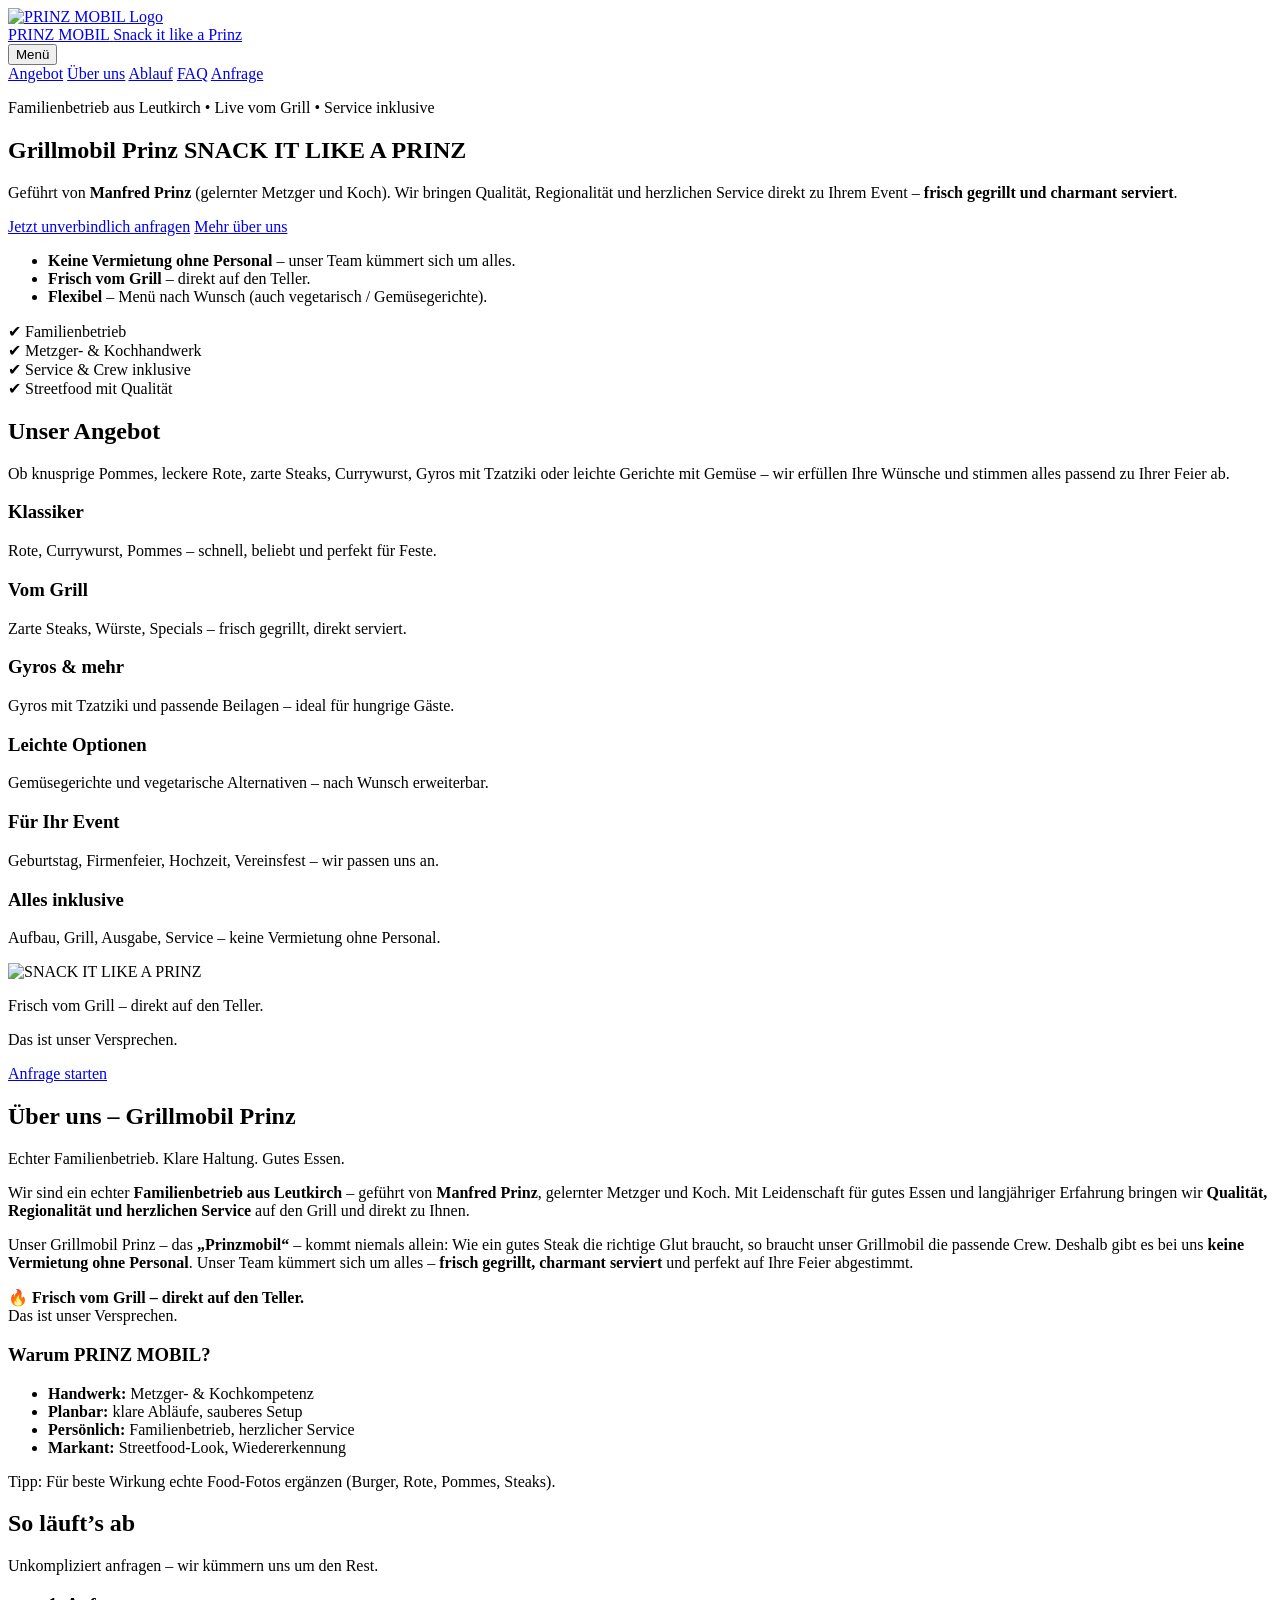
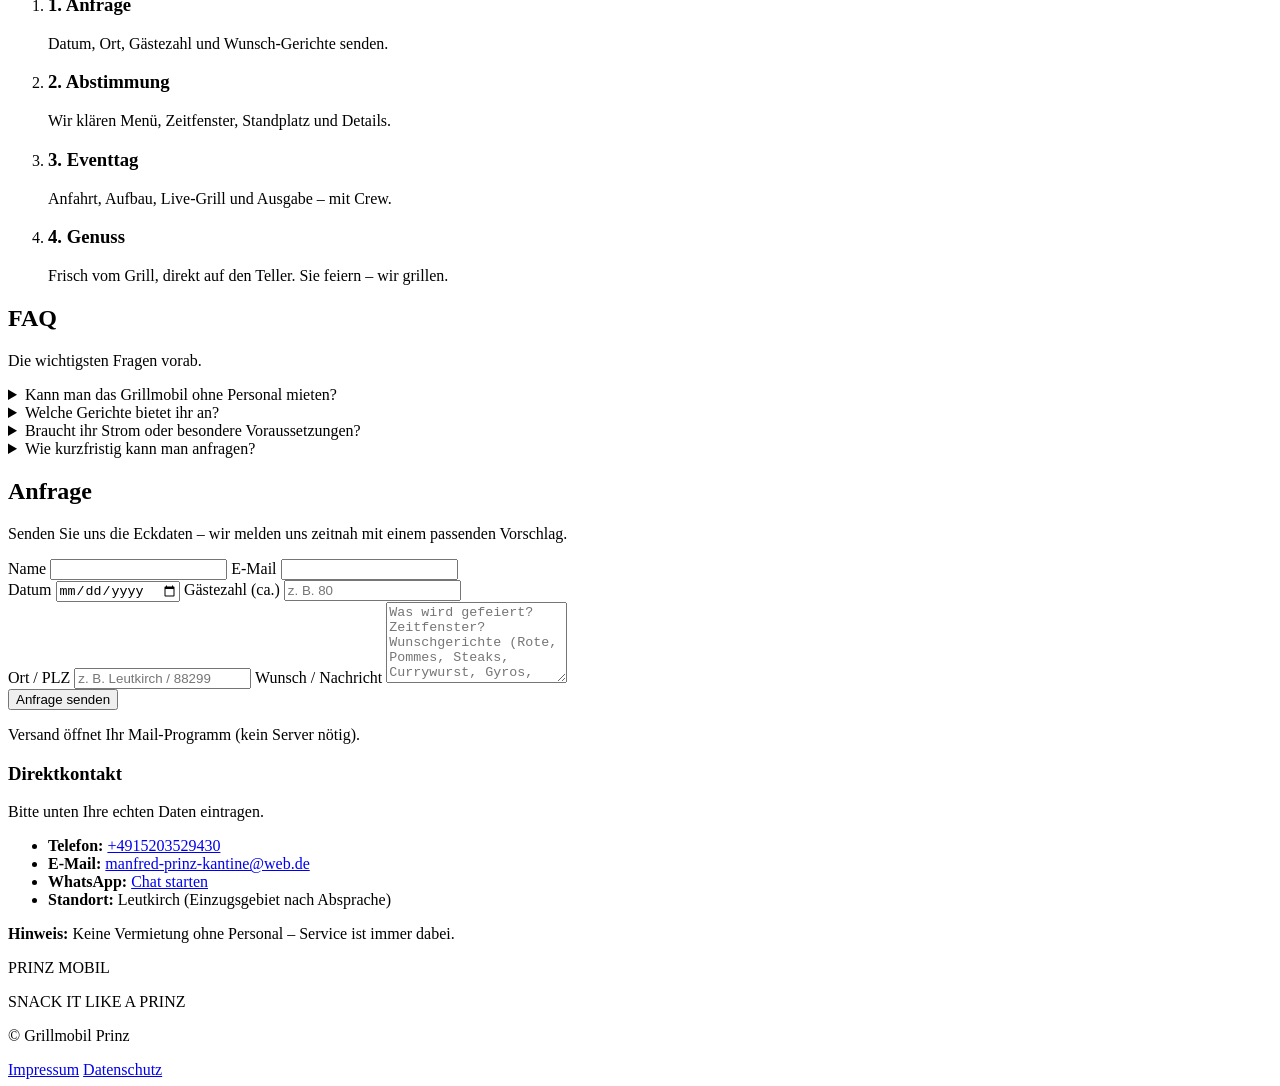
==== index.html @ 6ed35edb "Add files via upload" ====
<!doctype html>
<html lang="de">
<head>
  <meta charset="utf-8" />
  <meta name="viewport" content="width=device-width, initial-scale=1" />
  <title>PRINZ MOBIL – Snack it like a Prinz</title>
  <meta name="description" content="Grillmobil Prinz aus Leutkirch – Familienbetrieb, geführt von Metzger & Koch Manfred Prinz. Frisch vom Grill – direkt auf den Teller. Snack it like a Prinz." />
  <meta name="theme-color" content="#FFC300" />

  <link rel="preload" as="image" href="assets/hero.jpg" />
  <link rel="stylesheet" href="styles.css" />
</head>

<body>
  <!-- Header -->
  <header class="header" id="top">
    <div class="container header__inner">
      <a class="brand" href="#top" aria-label="PRINZ MOBIL Start">
        <img class="brand__logo" src="assets/logo.jpg" alt="PRINZ MOBIL Logo" />
        <div class="brand__text">
          <span class="brand__name">PRINZ MOBIL</span>
          <span class="brand__tag">Snack it like a Prinz</span>
        </div>
      </a>

      <nav class="nav" aria-label="Navigation">
        <button class="nav__toggle" id="navToggle" aria-expanded="false" aria-controls="navMenu">Menü</button>
        <div class="nav__menu" id="navMenu">
          <a href="#angebot">Angebot</a>
          <a href="#ueberuns">Über uns</a>
          <a href="#ablauf">Ablauf</a>
          <a href="#faq">FAQ</a>
          <a class="btn btn--small" href="#kontakt">Anfrage</a>
        </div>
      </nav>
    </div>
  </header>

  <main>
    <!-- Hero -->
    <section class="hero" aria-label="Startbereich">
      <div class="hero__bg" role="img" aria-label="Foto vom PRINZ MOBIL"></div>

      <div class="container hero__inner">
        <div class="hero__card">
          <p class="badge">Familienbetrieb aus Leutkirch • Live vom Grill • Service inklusive</p>

          <h1>
            <span class="h1Top">Grillmobil Prinz</span>
            <span class="h1Main">SNACK IT LIKE A PRINZ</span>
          </h1>

          <p class="lead">
            Geführt von <strong>Manfred Prinz</strong> (gelernter Metzger und Koch). Wir bringen Qualität,
            Regionalität und herzlichen Service direkt zu Ihrem Event – <strong>frisch gegrillt und charmant serviert</strong>.
          </p>

          <div class="hero__cta">
            <a class="btn" href="#kontakt">Jetzt unverbindlich anfragen</a>
            <a class="btn btn--ghost" href="#ueberuns">Mehr über uns</a>
          </div>

          <ul class="highlights" aria-label="Highlights">
            <li><strong>Keine Vermietung ohne Personal</strong> – unser Team kümmert sich um alles.</li>
            <li><strong>Frisch vom Grill</strong> – direkt auf den Teller.</li>
            <li><strong>Flexibel</strong> – Menü nach Wunsch (auch vegetarisch / Gemüsegerichte).</li>
          </ul>
        </div>
      </div>
    </section>

    <!-- Trust / Quick facts -->
    <section class="trust" aria-label="Kurzfakten">
      <div class="container trust__grid">
        <div class="trust__item">✔ Familienbetrieb</div>
        <div class="trust__item">✔ Metzger- & Kochhandwerk</div>
        <div class="trust__item">✔ Service & Crew inklusive</div>
        <div class="trust__item">✔ Streetfood mit Qualität</div>
      </div>
    </section>

    <!-- Angebot -->
    <section class="section" id="angebot">
      <div class="container">
        <div class="section__head">
          <h2>Unser Angebot</h2>
          <p class="muted">
            Ob knusprige Pommes, leckere Rote, zarte Steaks, Currywurst, Gyros mit Tzatziki oder leichte Gerichte mit Gemüse –
            wir erfüllen Ihre Wünsche und stimmen alles passend zu Ihrer Feier ab.
          </p>
        </div>

        <div class="cards">
          <article class="card">
            <h3>Klassiker</h3>
            <p>Rote, Currywurst, Pommes – schnell, beliebt und perfekt für Feste.</p>
          </article>
          <article class="card">
            <h3>Vom Grill</h3>
            <p>Zarte Steaks, Würste, Specials – frisch gegrillt, direkt serviert.</p>
          </article>
          <article class="card">
            <h3>Gyros & mehr</h3>
            <p>Gyros mit Tzatziki und passende Beilagen – ideal für hungrige Gäste.</p>
          </article>
          <article class="card">
            <h3>Leichte Optionen</h3>
            <p>Gemüsegerichte und vegetarische Alternativen – nach Wunsch erweiterbar.</p>
          </article>
          <article class="card">
            <h3>Für Ihr Event</h3>
            <p>Geburtstag, Firmenfeier, Hochzeit, Vereinsfest – wir passen uns an.</p>
          </article>
          <article class="card">
            <h3>Alles inklusive</h3>
            <p>Aufbau, Grill, Ausgabe, Service – keine Vermietung ohne Personal.</p>
          </article>
        </div>

        <div class="ctaBand" role="region" aria-label="Slogan Bereich">
          <img class="ctaBand__img" src="assets/slogan.jpg" alt="SNACK IT LIKE A PRINZ" />
          <div class="ctaBand__text">
            <p class="ctaBand__headline">Frisch vom Grill – direkt auf den Teller.</p>
            <p class="ctaBand__sub muted">Das ist unser Versprechen.</p>
          </div>
          <a class="btn" href="#kontakt">Anfrage starten</a>
        </div>
      </div>
    </section>

    <!-- Über uns -->
    <section class="section section--alt" id="ueberuns">
      <div class="container">
        <div class="section__head">
          <h2>Über uns – Grillmobil Prinz</h2>
          <p class="muted">Echter Familienbetrieb. Klare Haltung. Gutes Essen.</p>
        </div>

        <div class="twoCol">
          <div class="panel">
            <p>
              Wir sind ein echter <strong>Familienbetrieb aus Leutkirch</strong> – geführt von <strong>Manfred Prinz</strong>,
              gelernter Metzger und Koch. Mit Leidenschaft für gutes Essen und langjähriger Erfahrung bringen wir
              <strong>Qualität, Regionalität und herzlichen Service</strong> auf den Grill und direkt zu Ihnen.
            </p>
            <p>
              Unser Grillmobil Prinz – das <strong>„Prinzmobil“</strong> – kommt niemals allein:
              Wie ein gutes Steak die richtige Glut braucht, so braucht unser Grillmobil die passende Crew.
              Deshalb gibt es bei uns <strong>keine Vermietung ohne Personal</strong>. Unser Team kümmert sich um alles –
              <strong>frisch gegrillt, charmant serviert</strong> und perfekt auf Ihre Feier abgestimmt.
            </p>
            <p class="promise">
              🔥 <strong>Frisch vom Grill – direkt auf den Teller.</strong><br />
              Das ist unser Versprechen.
            </p>
          </div>

          <aside class="panel panel--accent">
            <h3>Warum PRINZ MOBIL?</h3>
            <ul class="bullet">
              <li><strong>Handwerk:</strong> Metzger- & Kochkompetenz</li>
              <li><strong>Planbar:</strong> klare Abläufe, sauberes Setup</li>
              <li><strong>Persönlich:</strong> Familienbetrieb, herzlicher Service</li>
              <li><strong>Markant:</strong> Streetfood-Look, Wiedererkennung</li>
            </ul>
            <p class="small muted">Tipp: Für beste Wirkung echte Food-Fotos ergänzen (Burger, Rote, Pommes, Steaks).</p>
          </aside>
        </div>
      </div>
    </section>

    <!-- Ablauf -->
    <section class="section" id="ablauf">
      <div class="container">
        <div class="section__head">
          <h2>So läuft’s ab</h2>
          <p class="muted">Unkompliziert anfragen – wir kümmern uns um den Rest.</p>
        </div>

        <ol class="steps">
          <li>
            <h3>1. Anfrage</h3>
            <p>Datum, Ort, Gästezahl und Wunsch-Gerichte senden.</p>
          </li>
          <li>
            <h3>2. Abstimmung</h3>
            <p>Wir klären Menü, Zeitfenster, Standplatz und Details.</p>
          </li>
          <li>
            <h3>3. Eventtag</h3>
            <p>Anfahrt, Aufbau, Live-Grill und Ausgabe – mit Crew.</p>
          </li>
          <li>
            <h3>4. Genuss</h3>
            <p>Frisch vom Grill, direkt auf den Teller. Sie feiern – wir grillen.</p>
          </li>
        </ol>
      </div>
    </section>

    <!-- FAQ -->
    <section class="section section--alt" id="faq">
      <div class="container">
        <div class="section__head">
          <h2>FAQ</h2>
          <p class="muted">Die wichtigsten Fragen vorab.</p>
        </div>

        <div class="faq">
          <details>
            <summary>Kann man das Grillmobil ohne Personal mieten?</summary>
            <p>Nein. Das Prinzmobil kommt immer mit Crew. So stellen wir Qualität, Ablauf und Service sicher.</p>
          </details>
          <details>
            <summary>Welche Gerichte bietet ihr an?</summary>
            <p>Von Pommes, Rote, Currywurst über Steaks bis Gyros mit Tzatziki – plus leichte Gemüsegerichte nach Wunsch.</p>
          </details>
          <details>
            <summary>Braucht ihr Strom oder besondere Voraussetzungen?</summary>
            <p>Ein ebener Stellplatz ist ideal. Details (Strom/Standfläche) klären wir bei der Abstimmung.</p>
          </details>
          <details>
            <summary>Wie kurzfristig kann man anfragen?</summary>
            <p>Am besten so früh wie möglich. Kurzfristige Termine prüfen wir gerne – einfach anfragen.</p>
          </details>
        </div>
      </div>
    </section>

    <!-- Kontakt -->
    <section class="section" id="kontakt">
      <div class="container">
        <div class="section__head">
          <h2>Anfrage</h2>
          <p class="muted">Senden Sie uns die Eckdaten – wir melden uns zeitnah mit einem passenden Vorschlag.</p>
        </div>

        <div class="contactGrid">
          <form class="form" id="contactForm">
            <div class="form__row">
              <label>
                Name
                <input name="name" required autocomplete="name" />
              </label>
              <label>
                E-Mail
                <input name="email" type="email" required autocomplete="email" />
              </label>
            </div>

            <div class="form__row">
              <label>
                Datum
                <input name="date" type="date" />
              </label>
              <label>
                Gästezahl (ca.)
                <input name="guests" type="number" min="1" placeholder="z. B. 80" />
              </label>
            </div>

            <label>
              Ort / PLZ
              <input name="location" placeholder="z. B. Leutkirch / 88299" />
            </label>

            <label>
              Wunsch / Nachricht
              <textarea name="message" rows="5" placeholder="Was wird gefeiert? Zeitfenster? Wunschgerichte (Rote, Pommes, Steaks, Currywurst, Gyros, Gemüse)…"></textarea>
            </label>

            <div class="form__actions">
              <button class="btn" type="submit">Anfrage senden</button>
              <p class="small muted">Versand öffnet Ihr Mail-Programm (kein Server nötig).</p>
            </div>
          </form>

          <aside class="contactCard">
            <h3>Direktkontakt</h3>
            <p class="muted">Bitte unten Ihre echten Daten eintragen.</p>

            <ul class="contactList">
              <li><strong>Telefon:</strong> <a href="tel:+4915203529430">+4915203529430</a></li>
              <li><strong>E-Mail:</strong> <a href="mailto:manfred-prinz-kantine@web.de">manfred-prinz-kantine@web.de</a></li>
              <li><strong>WhatsApp:</strong> <a id="waLink" href="#" rel="noopener">Chat starten</a></li>
              <li><strong>Standort:</strong> Leutkirch (Einzugsgebiet nach Absprache)</li>
            </ul>

            <div class="note">
              <p><strong>Hinweis:</strong> Keine Vermietung ohne Personal – Service ist immer dabei.</p>
            </div>
          </aside>
        </div>
      </div>
    </section>
  </main>

  <!-- Footer -->
  <footer class="footer" aria-label="Footer">
    <div class="container footer__inner">
      <div class="footer__left">
        <p class="footer__brand">PRINZ MOBIL</p>
        <p class="footer__claim">SNACK IT LIKE A PRINZ</p>
      </div>

      <div class="footer__right">
        <p class="muted">© <span id="year"></span> Grillmobil Prinz</p>
        <div class="footer__links">
          <a href="#" aria-label="Impressum (Platzhalter)">Impressum</a>
          <a href="#" aria-label="Datenschutz (Platzhalter)">Datenschutz</a>
        </div>
      </div>
    </div>
  </footer>

  <script src="script.js"></script>
</body>
</html>
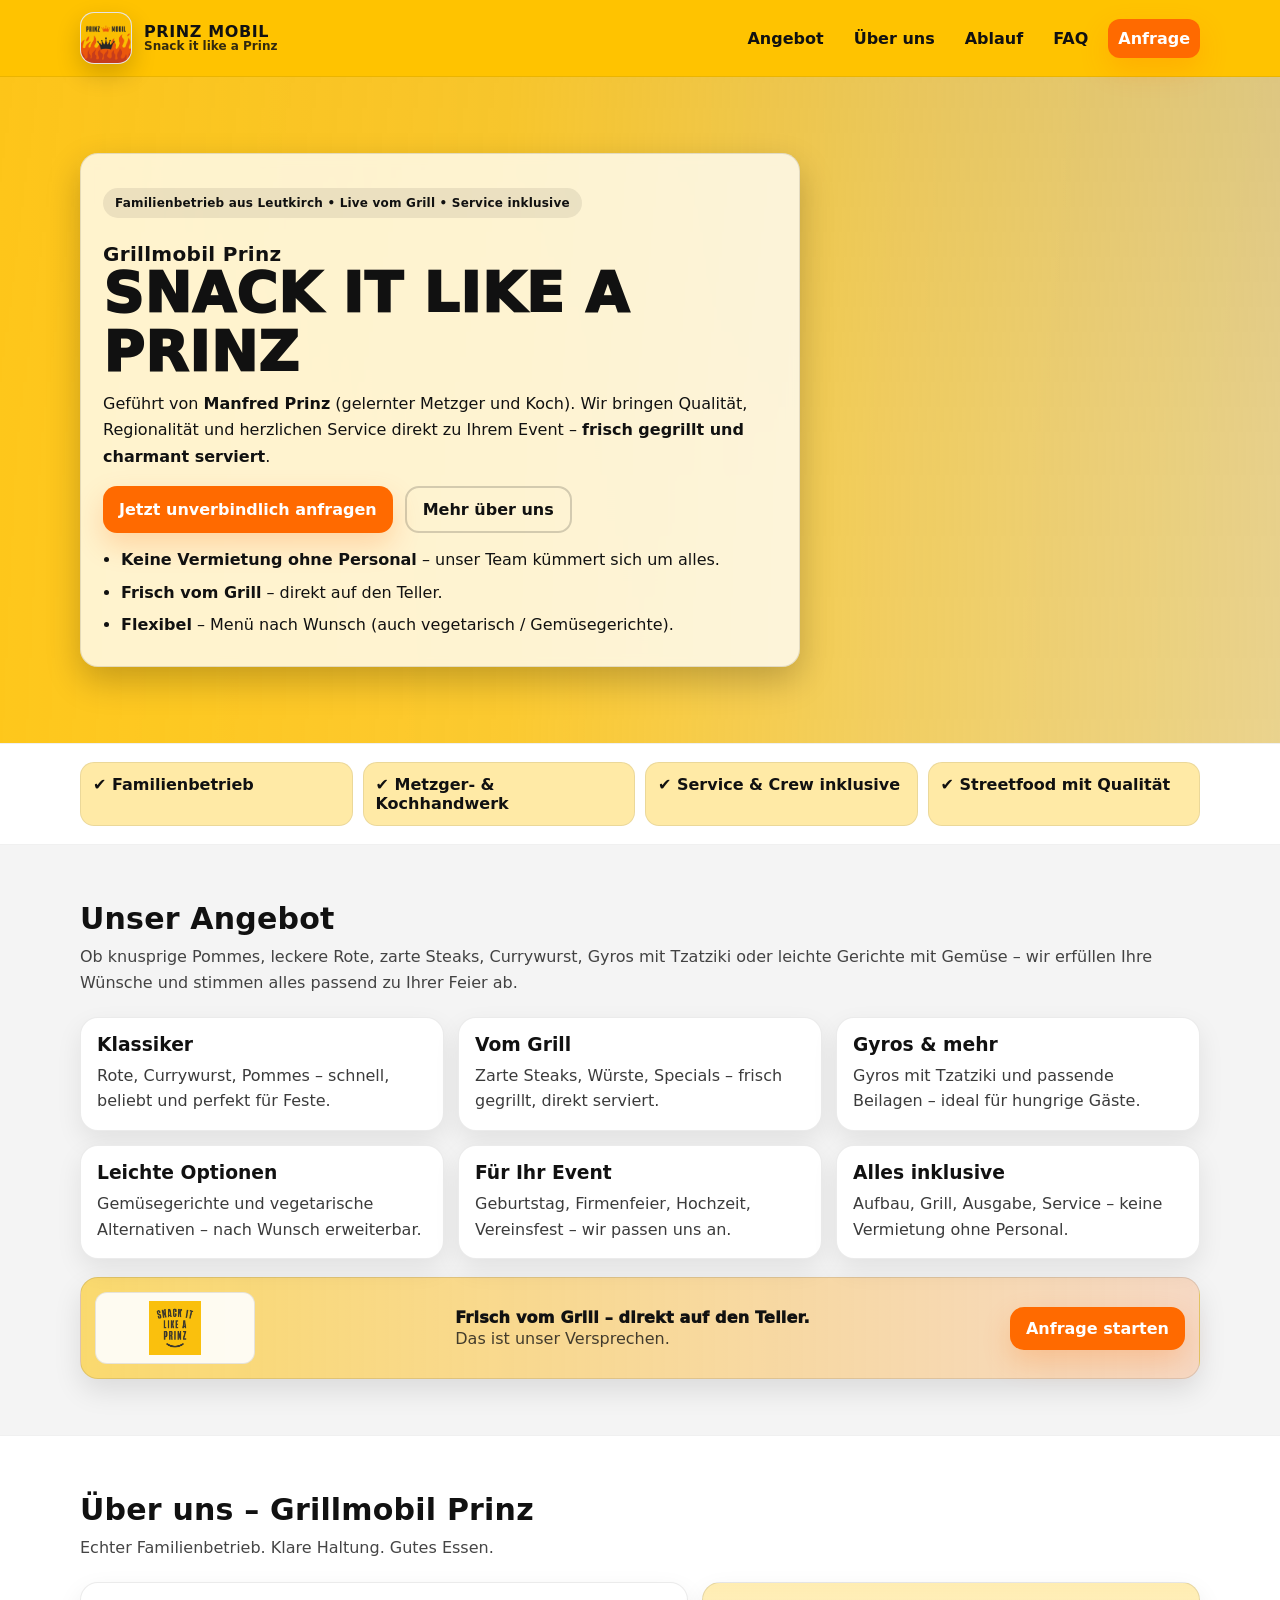
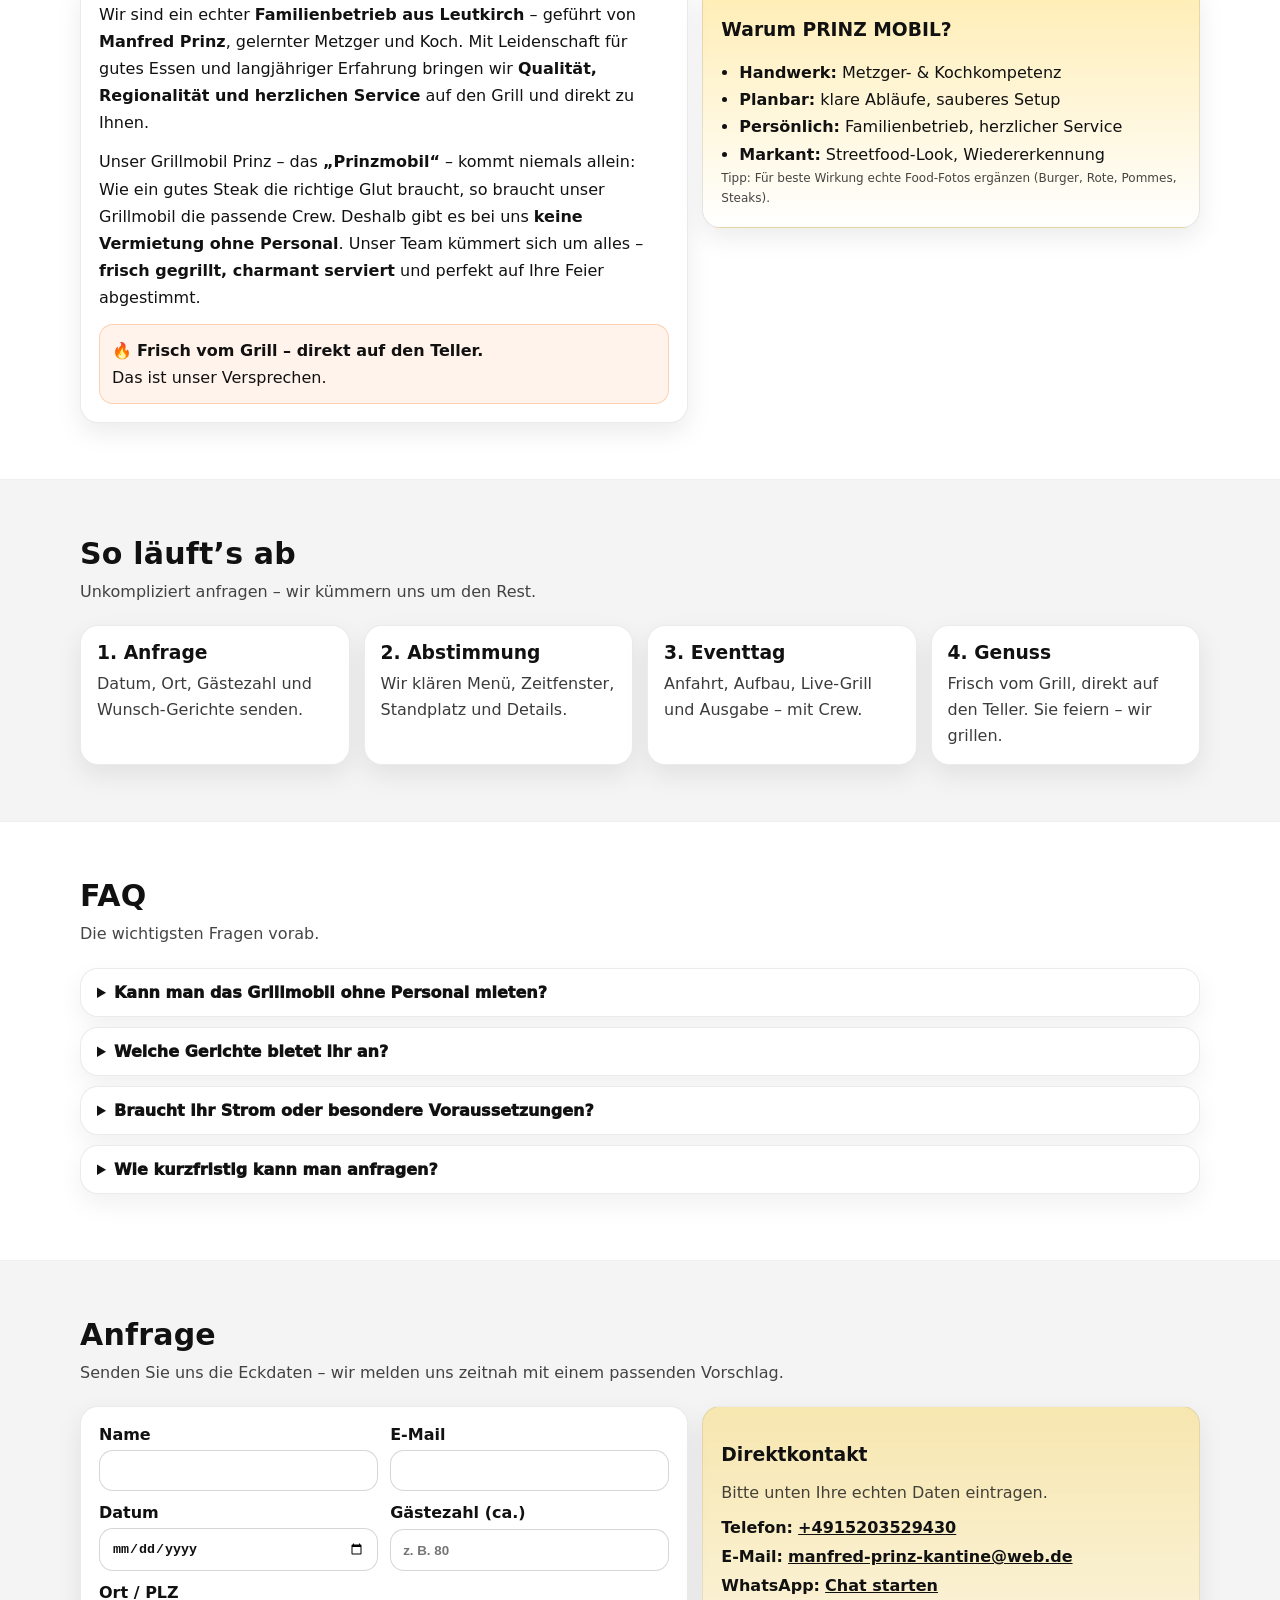
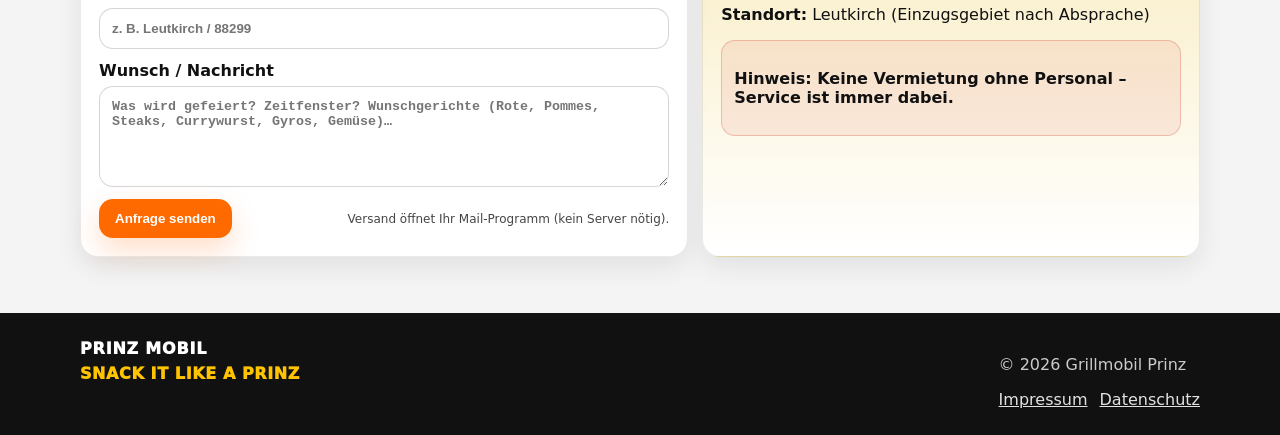
==== commit 76949e6a: "Update index.html" ====
--- a/index.html
+++ b/index.html
@@ -7,7 +7,7 @@
   <meta name="description" content="Grillmobil Prinz aus Leutkirch – Familienbetrieb, geführt von Metzger & Koch Manfred Prinz. Frisch vom Grill – direkt auf den Teller. Snack it like a Prinz." />
   <meta name="theme-color" content="#FFC300" />
 
-  <link rel="preload" as="image" href="assets/hero.jpg" />
+  <link rel="preload" as="image" href="./hero.jpg" />
   <link rel="stylesheet" href="styles.css" />
 </head>
 
@@ -16,7 +16,7 @@
   <header class="header" id="top">
     <div class="container header__inner">
       <a class="brand" href="#top" aria-label="PRINZ MOBIL Start">
-        <img class="brand__logo" src="assets/logo.jpg" alt="PRINZ MOBIL Logo" />
+        <img class="brand__logo" src="./logo.jpg" alt="PRINZ MOBIL Logo" />
         <div class="brand__text">
           <span class="brand__name">PRINZ MOBIL</span>
           <span class="brand__tag">Snack it like a Prinz</span>
@@ -118,7 +118,7 @@
         </div>
 
         <div class="ctaBand" role="region" aria-label="Slogan Bereich">
-          <img class="ctaBand__img" src="assets/slogan.jpg" alt="SNACK IT LIKE A PRINZ" />
+          <img class="ctaBand__img" src="./slogan.jpg" alt="SNACK IT LIKE A PRINZ" />
           <div class="ctaBand__text">
             <p class="ctaBand__headline">Frisch vom Grill – direkt auf den Teller.</p>
             <p class="ctaBand__sub muted">Das ist unser Versprechen.</p>
@@ -315,4 +315,5 @@
 
   <script src="script.js"></script>
 </body>
-</html>+
+</html>
--- a/styles.css
+++ b/styles.css
@@ -0,0 +1,507 @@
+:root{
+  /* Farbwelt passend zum Mobil */
+  --prinz-yellow: #FFC300;
+  --prinz-orange: #FF6A00;
+  --prinz-red: #C81D11;
+  --prinz-black: #111111;
+  --prinz-light: #F4F4F4;
+  --white: #ffffff;
+
+  --radius: 18px;
+  --shadow: 0 14px 34px rgba(0,0,0,.22);
+  --line: rgba(17,17,17,.14);
+}
+
+*{ box-sizing: border-box; }
+html{ scroll-behavior: smooth; }
+body{
+  margin:0;
+  font-family: ui-sans-serif, system-ui, -apple-system, Segoe UI, Roboto, Helvetica, Arial;
+  background: var(--prinz-light);
+  color: var(--prinz-black);
+}
+
+a{ color: inherit; }
+.container{
+  width: min(1120px, 92vw);
+  margin: 0 auto;
+}
+
+/* Header */
+.header{
+  position: sticky;
+  top:0;
+  z-index: 50;
+  background: var(--prinz-yellow);
+  border-bottom: 1px solid rgba(0,0,0,.08);
+}
+.header__inner{
+  display:flex;
+  align-items:center;
+  justify-content:space-between;
+  gap: 14px;
+  padding: 12px 0;
+}
+
+.brand{
+  display:flex;
+  gap: 12px;
+  align-items:center;
+  text-decoration: none;
+}
+.brand__logo{
+  width: 52px;
+  height: 52px;
+  border-radius: 14px;
+  object-fit: cover;
+  box-shadow: 0 10px 24px rgba(0,0,0,.18);
+  border: 1px solid rgba(0,0,0,.10);
+  background: #fff;
+}
+.brand__text{
+  display:flex;
+  flex-direction:column;
+  line-height: 1.1;
+}
+.brand__name{
+  font-weight: 900;
+  letter-spacing: .6px;
+}
+.brand__tag{
+  font-size: 12px;
+  font-weight: 800;
+  opacity: .85;
+}
+
+/* Nav */
+.nav{ position: relative; }
+.nav__toggle{
+  display:none;
+  border: 1px solid rgba(0,0,0,.16);
+  background: rgba(255,255,255,.35);
+  padding: 8px 10px;
+  border-radius: 12px;
+  font-weight: 900;
+}
+.nav__menu{
+  display:flex;
+  align-items:center;
+  gap: 10px;
+}
+.nav__menu a{
+  text-decoration: none;
+  font-weight: 800;
+  padding: 10px 10px;
+  border-radius: 12px;
+}
+.nav__menu a:hover{
+  background: rgba(255,255,255,.28);
+}
+
+/* Buttons */
+.btn{
+  display:inline-flex;
+  align-items:center;
+  justify-content:center;
+  padding: 12px 16px;
+  border-radius: 14px;
+  background: var(--prinz-orange);
+  color: #fff;
+  font-weight: 900;
+  border: none;
+  cursor:pointer;
+  text-decoration:none;
+  box-shadow: 0 12px 28px rgba(255,106,0,.22);
+}
+.btn:hover{ background: var(--prinz-red); }
+.btn--ghost{
+  background: transparent;
+  border: 2px solid rgba(17,17,17,.18);
+  color: var(--prinz-black);
+  box-shadow: none;
+}
+.btn--ghost:hover{
+  background: rgba(17,17,17,.06);
+  border-color: rgba(17,17,17,.24);
+}
+.btn--small{ padding: 10px 12px; }
+
+/* Hero */
+.hero{
+  position: relative;
+  min-height: 74vh;
+  display:flex;
+  align-items:center;
+  overflow:hidden;
+}
+.hero__bg{
+  position:absolute;
+  inset:0;
+  background-image: url("assets/hero.jpg");
+  background-size: cover;
+  background-position: center;
+  filter: saturate(1.05) contrast(1.02);
+  transform: scale(1.02);
+}
+.hero__bg::after{
+  content:"";
+  position:absolute;
+  inset:0;
+  background:
+    linear-gradient(90deg, rgba(255,195,0,.88) 0%, rgba(255,195,0,.78) 40%, rgba(255,195,0,.55) 70%, rgba(255,195,0,.35) 100%),
+    linear-gradient(180deg, rgba(0,0,0,.18) 0%, rgba(0,0,0,.12) 55%, rgba(0,0,0,.10) 100%);
+}
+.hero__inner{
+  position: relative;
+  padding: 56px 0;
+}
+.hero__card{
+  width: min(720px, 100%);
+  background: rgba(255,255,255,.78);
+  border: 1px solid rgba(0,0,0,.10);
+  border-radius: var(--radius);
+  padding: 22px;
+  box-shadow: var(--shadow);
+  backdrop-filter: blur(6px);
+}
+
+.badge{
+  display:inline-block;
+  padding: 8px 12px;
+  border-radius: 999px;
+  background: rgba(17,17,17,.08);
+  font-weight: 900;
+  font-size: 12px;
+  letter-spacing: .2px;
+}
+
+h1{
+  margin: 14px 0 10px;
+  line-height: 1.04;
+}
+.h1Top{
+  display:block;
+  font-size: 20px;
+  font-weight: 900;
+  letter-spacing: .3px;
+}
+.h1Main{
+  display:block;
+  font-size: clamp(34px, 4.6vw, 56px);
+  font-weight: 1000;
+  letter-spacing: .8px;
+  text-transform: uppercase;
+}
+
+.lead{
+  margin: 0 0 16px;
+  font-size: 16px;
+  line-height: 1.65;
+}
+.hero__cta{
+  display:flex;
+  gap: 12px;
+  flex-wrap: wrap;
+  margin: 14px 0 8px;
+}
+.highlights{
+  margin: 14px 0 0;
+  padding-left: 18px;
+  line-height: 1.65;
+}
+.highlights li{
+  margin-bottom: 6px;
+}
+
+.small{ font-size: 12px; }
+.muted{ opacity: .78; }
+
+/* Trust */
+.trust{
+  background: var(--white);
+  border-top: 1px solid rgba(0,0,0,.06);
+  border-bottom: 1px solid rgba(0,0,0,.06);
+}
+.trust__grid{
+  display:grid;
+  grid-template-columns: repeat(4, 1fr);
+  gap: 10px;
+  padding: 18px 0;
+}
+.trust__item{
+  background: rgba(255,195,0,.35);
+  border: 1px solid rgba(0,0,0,.08);
+  border-radius: 14px;
+  padding: 12px;
+  font-weight: 900;
+}
+
+/* Sections */
+.section{ padding: 56px 0; }
+.section--alt{
+  background: var(--white);
+  border-top: 1px solid rgba(0,0,0,.06);
+  border-bottom: 1px solid rgba(0,0,0,.06);
+}
+.section__head{ margin-bottom: 20px; }
+.section__head h2{
+  margin:0 0 8px;
+  font-size: 30px;
+  letter-spacing: .2px;
+}
+.section__head p{ margin:0; line-height: 1.65; }
+
+/* Cards */
+.cards{
+  display:grid;
+  grid-template-columns: repeat(3, 1fr);
+  gap: 14px;
+}
+.card{
+  background: var(--white);
+  border: 1px solid rgba(0,0,0,.08);
+  border-radius: var(--radius);
+  padding: 16px;
+  box-shadow: 0 10px 26px rgba(0,0,0,.08);
+}
+.card h3{ margin: 0 0 8px; }
+.card p{ margin: 0; line-height: 1.6; opacity: .82; }
+
+/* CTA band with slogan image */
+.ctaBand{
+  margin-top: 18px;
+  background: linear-gradient(90deg, rgba(255,195,0,.55), rgba(255,106,0,.20));
+  border: 1px solid rgba(0,0,0,.10);
+  border-radius: var(--radius);
+  padding: 14px;
+  display:flex;
+  align-items:center;
+  justify-content:space-between;
+  gap: 12px;
+  box-shadow: 0 12px 28px rgba(0,0,0,.10);
+}
+.ctaBand__img{
+  width: 160px;
+  height: auto;
+  max-height: 72px;
+  object-fit: contain;
+  border-radius: 12px;
+  border: 1px solid rgba(0,0,0,.10);
+  background: #fff;
+  padding: 8px;
+  opacity: 0.9;
+}
+.ctaBand__headline{
+  margin: 0;
+  font-weight: 1000;
+  letter-spacing: .2px;
+}
+.ctaBand__sub{ margin: 2px 0 0; }
+
+/* Two column */
+.twoCol{
+  display:grid;
+  grid-template-columns: 1.1fr .9fr;
+  gap: 14px;
+  align-items:start;
+}
+.panel{
+  background: var(--white);
+  border: 1px solid rgba(0,0,0,.08);
+  border-radius: var(--radius);
+  padding: 18px;
+  box-shadow: 0 10px 26px rgba(0,0,0,.08);
+}
+.panel p{ margin: 0 0 12px; line-height: 1.7; }
+.panel p:last-child{ margin-bottom: 0; }
+
+.panel--accent{
+  background: linear-gradient(180deg, rgba(255,195,0,.30), rgba(255,255,255,.92));
+  border-color: rgba(0,0,0,.10);
+}
+.promise{
+  padding: 12px;
+  border-radius: 14px;
+  border: 1px solid rgba(255,106,0,.25);
+  background: rgba(255,106,0,.08);
+}
+.bullet{
+  margin: 12px 0 0;
+  padding-left: 18px;
+  line-height: 1.7;
+}
+
+/* Steps */
+.steps{
+  list-style: none;
+  padding: 0;
+  margin: 0;
+  display:grid;
+  grid-template-columns: repeat(4, 1fr);
+  gap: 14px;
+}
+.steps li{
+  background: var(--white);
+  border: 1px solid rgba(0,0,0,.08);
+  border-radius: var(--radius);
+  padding: 16px;
+  box-shadow: 0 10px 26px rgba(0,0,0,.08);
+}
+.steps h3{ margin: 0 0 8px; }
+.steps p{ margin: 0; line-height: 1.6; opacity: .82; }
+
+/* FAQ */
+.faq details{
+  background: var(--white);
+  border: 1px solid rgba(0,0,0,.08);
+  border-radius: var(--radius);
+  padding: 14px 16px;
+  margin-bottom: 10px;
+  box-shadow: 0 10px 26px rgba(0,0,0,.06);
+}
+.faq summary{
+  cursor:pointer;
+  font-weight: 1000;
+}
+.faq p{
+  margin: 10px 0 0;
+  line-height: 1.65;
+  opacity: .85;
+}
+
+/* Contact */
+.contactGrid{
+  display:grid;
+  grid-template-columns: 1.1fr .9fr;
+  gap: 14px;
+}
+.form{
+  background: var(--white);
+  border: 1px solid rgba(0,0,0,.08);
+  border-radius: var(--radius);
+  padding: 18px;
+  box-shadow: 0 10px 26px rgba(0,0,0,.08);
+}
+.form label{
+  display:grid;
+  gap: 6px;
+  margin-bottom: 12px;
+  font-weight: 900;
+}
+.form input, .form textarea{
+  width: 100%;
+  padding: 12px 12px;
+  border-radius: 14px;
+  border: 1px solid rgba(0,0,0,.16);
+  background: #fff;
+  color: var(--prinz-black);
+  outline: none;
+  font-weight: 700;
+}
+.form input:focus, .form textarea:focus{
+  border-color: rgba(255,106,0,.55);
+  box-shadow: 0 0 0 4px rgba(255,106,0,.14);
+}
+.form__row{
+  display:grid;
+  grid-template-columns: 1fr 1fr;
+  gap: 12px;
+}
+.form__actions{
+  display:flex;
+  align-items:center;
+  justify-content:space-between;
+  gap: 12px;
+  flex-wrap:wrap;
+}
+
+.contactCard{
+  background: linear-gradient(180deg, rgba(255,195,0,.28), #fff);
+  border: 1px solid rgba(0,0,0,.08);
+  border-radius: var(--radius);
+  padding: 18px;
+  box-shadow: 0 10px 26px rgba(0,0,0,.08);
+}
+.contactList{
+  list-style:none;
+  padding:0;
+  margin: 12px 0 0;
+  display:grid;
+  gap: 10px;
+}
+.contactList a{ font-weight: 900; }
+.note{
+  margin-top: 16px;
+  padding: 12px;
+  border-radius: 14px;
+  border: 1px solid rgba(200,29,17,.22);
+  background: rgba(200,29,17,.08);
+  font-weight: 800;
+}
+
+/* Footer */
+.footer{
+  background: var(--prinz-black);
+  color: #fff;
+  padding: 26px 0;
+}
+.footer__inner{
+  display:flex;
+  align-items:flex-start;
+  justify-content:space-between;
+  gap: 14px;
+  flex-wrap:wrap;
+}
+.footer__brand{
+  margin:0;
+  font-weight: 1000;
+  letter-spacing: .8px;
+}
+.footer__claim{
+  margin: 6px 0 0;
+  color: var(--prinz-yellow);
+  font-weight: 1000;
+  letter-spacing: .6px;
+}
+.footer__links{
+  display:flex;
+  gap: 12px;
+  margin-top: 6px;
+}
+.footer__links a{
+  color: rgba(255,255,255,.88);
+}
+
+/* Responsive */
+@media (max-width: 980px){
+  .trust__grid{ grid-template-columns: 1fr 1fr; }
+  .cards{ grid-template-columns: 1fr 1fr; }
+  .steps{ grid-template-columns: 1fr 1fr; }
+  .twoCol{ grid-template-columns: 1fr; }
+  .contactGrid{ grid-template-columns: 1fr; }
+  .ctaBand{ flex-direction: column; align-items: flex-start; }
+  .ctaBand__img{ width: 100%; height: 120px; }
+}
+@media (max-width: 680px){
+  .nav__toggle{ display:inline-flex; }
+  .nav__menu{
+    display:none;
+    position:absolute;
+    right: 0;
+    top: 54px;
+    min-width: 240px;
+    padding: 10px;
+    background: rgba(255,195,0,.98);
+    border: 1px solid rgba(0,0,0,.12);
+    border-radius: 16px;
+    flex-direction: column;
+    align-items: stretch;
+    box-shadow: 0 18px 40px rgba(0,0,0,.18);
+  }
+  .nav__menu.is-open{ display:flex; }
+  .form__row{ grid-template-columns: 1fr; }
+  .cards{ grid-template-columns: 1fr; }
+  .steps{ grid-template-columns: 1fr; }
+  .hero{ min-height: 78vh; }
+  .brand__logo{ width: 46px; height: 46px; }
+}
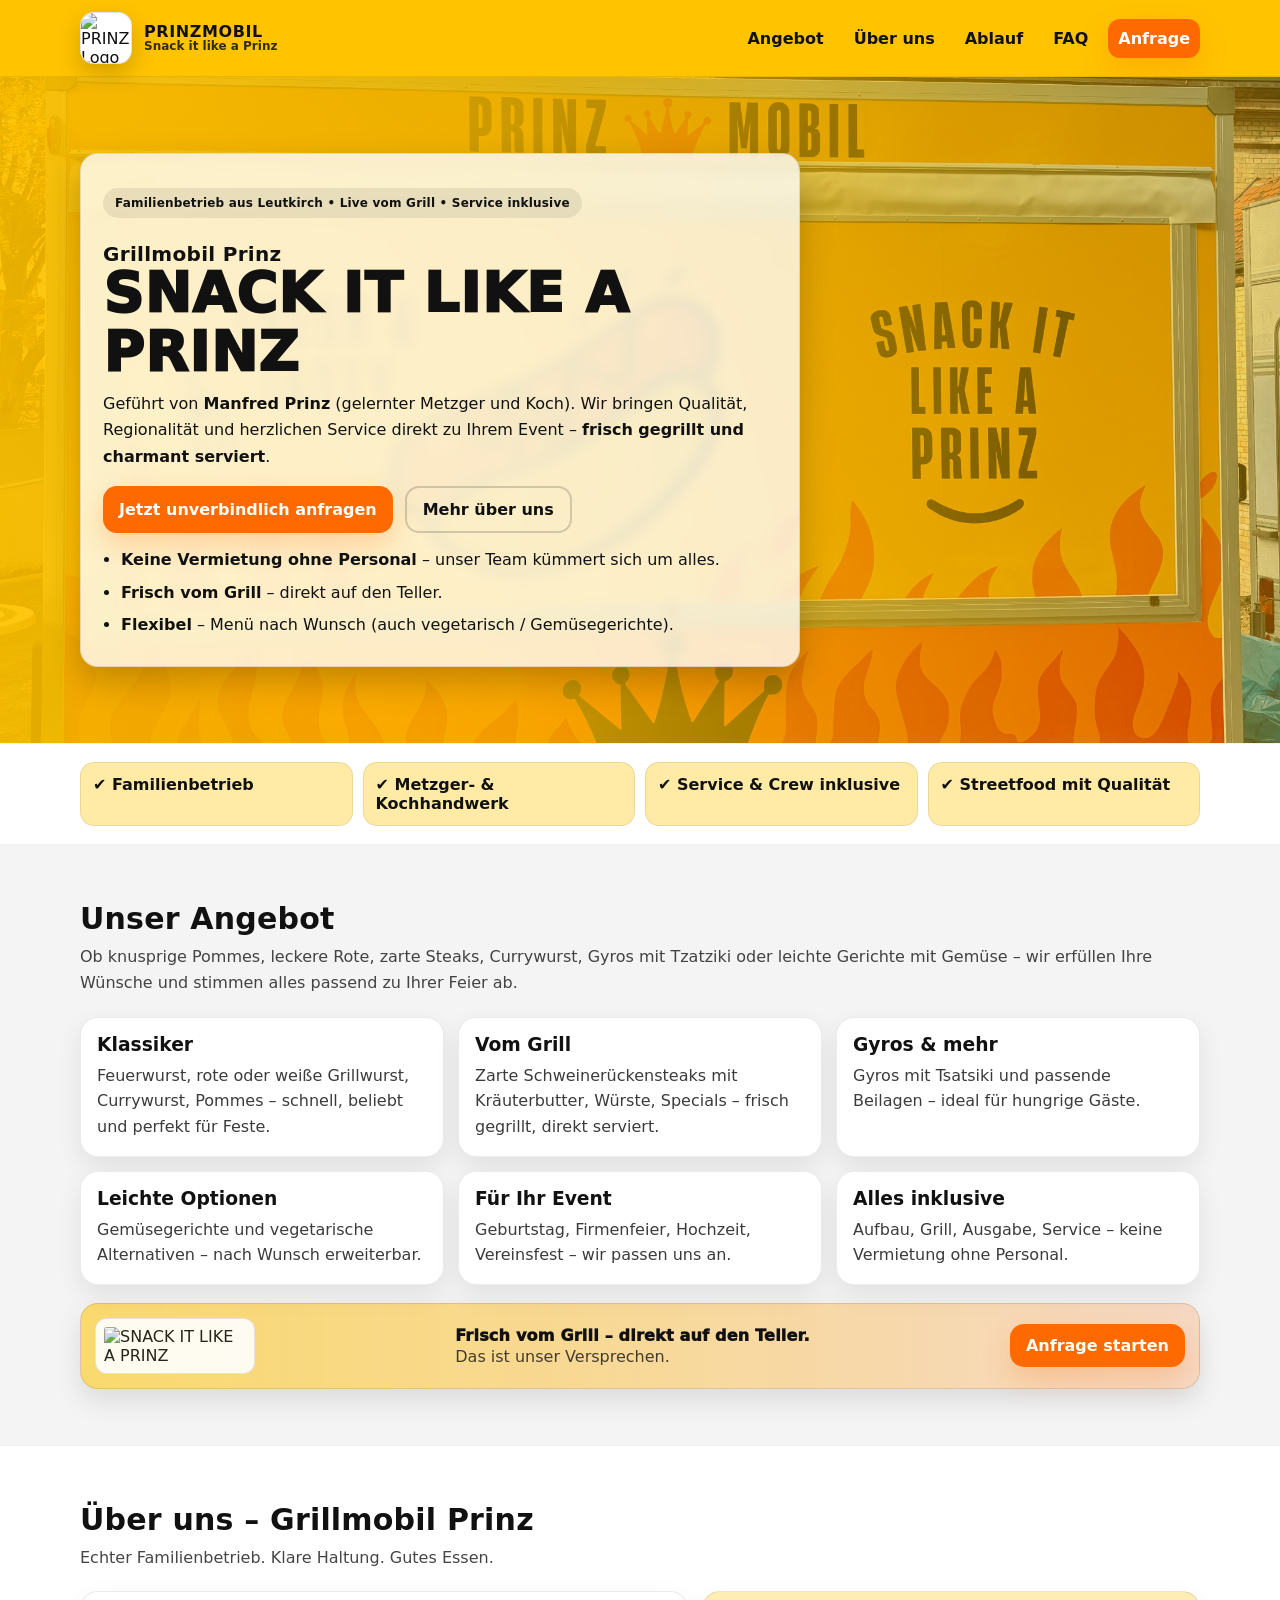
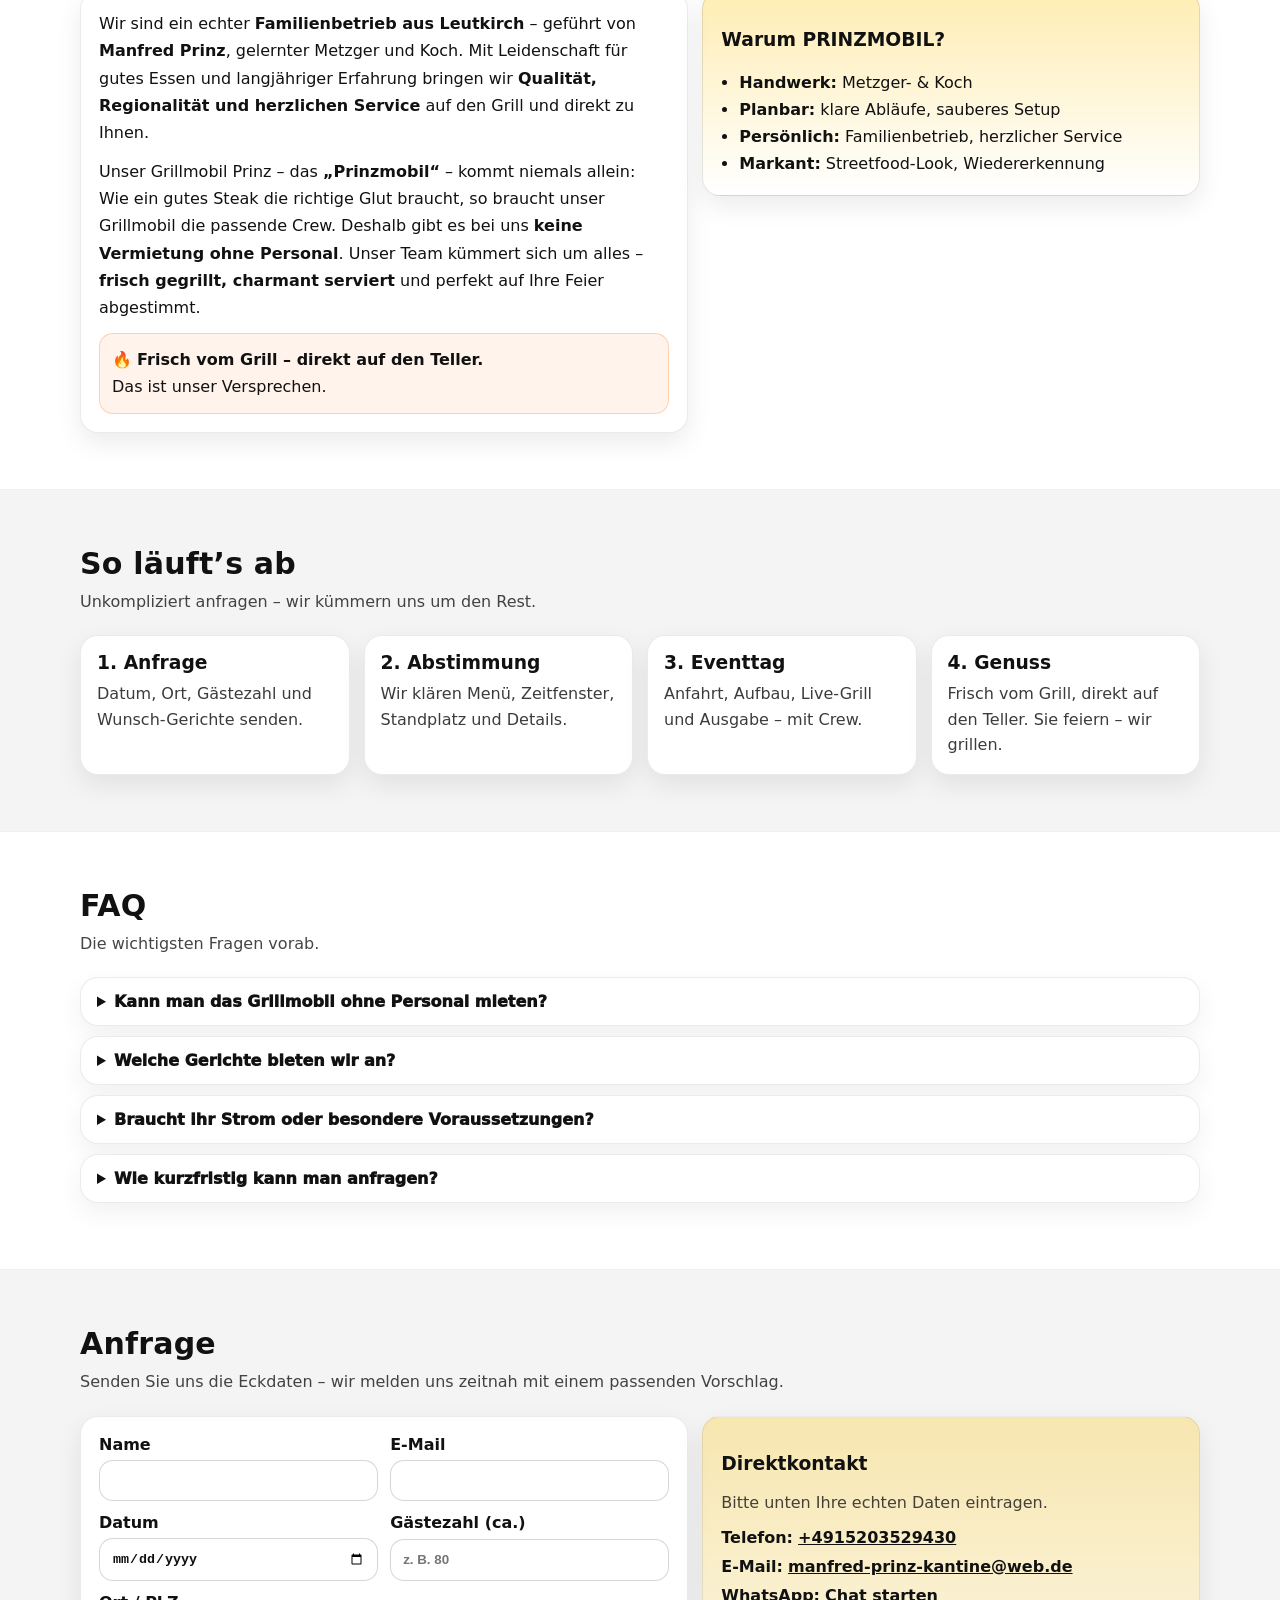
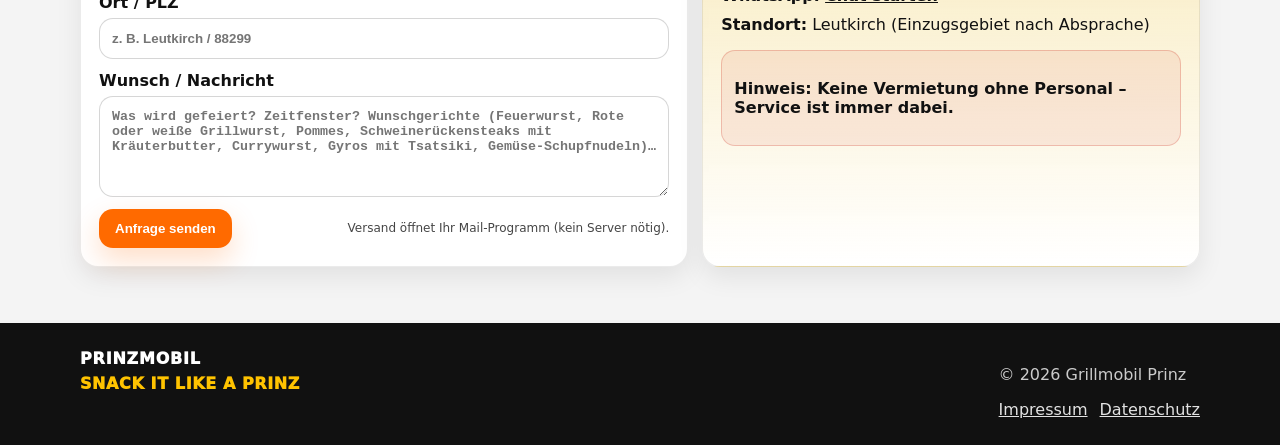
==== commit ddb8903d: "Update index.html" ====
--- a/index.html
+++ b/index.html
@@ -3,11 +3,11 @@
 <head>
   <meta charset="utf-8" />
   <meta name="viewport" content="width=device-width, initial-scale=1" />
-  <title>PRINZ MOBIL – Snack it like a Prinz</title>
+  <title>PRINZMOBIL – Snack it like a Prinz</title>
   <meta name="description" content="Grillmobil Prinz aus Leutkirch – Familienbetrieb, geführt von Metzger & Koch Manfred Prinz. Frisch vom Grill – direkt auf den Teller. Snack it like a Prinz." />
   <meta name="theme-color" content="#FFC300" />
 
-  <link rel="preload" as="image" href="./hero.jpg" />
+  <link rel="preload" as="image" href="assets/hero.jpg" />
   <link rel="stylesheet" href="styles.css" />
 </head>
 
@@ -15,10 +15,10 @@
   <!-- Header -->
   <header class="header" id="top">
     <div class="container header__inner">
-      <a class="brand" href="#top" aria-label="PRINZ MOBIL Start">
-        <img class="brand__logo" src="./logo.jpg" alt="PRINZ MOBIL Logo" />
+      <a class="brand" href="#top" aria-label="PRINZMOBIL Start">
+        <img class="brand__logo" src="assets/logo.jpg" alt="PRINZMOBIL Logo" />
         <div class="brand__text">
-          <span class="brand__name">PRINZ MOBIL</span>
+          <span class="brand__name">PRINZMOBIL</span>
           <span class="brand__tag">Snack it like a Prinz</span>
         </div>
       </a>
@@ -39,7 +39,7 @@
   <main>
     <!-- Hero -->
     <section class="hero" aria-label="Startbereich">
-      <div class="hero__bg" role="img" aria-label="Foto vom PRINZ MOBIL"></div>
+      <div class="hero__bg" role="img" aria-label="Foto vom PRINZMOBIL"></div>
 
       <div class="container hero__inner">
         <div class="hero__card">
@@ -93,15 +93,15 @@
         <div class="cards">
           <article class="card">
             <h3>Klassiker</h3>
-            <p>Rote, Currywurst, Pommes – schnell, beliebt und perfekt für Feste.</p>
+            <p>Feuerwurst, rote oder weiße Grillwurst, Currywurst, Pommes – schnell, beliebt und perfekt für Feste.</p>
           </article>
           <article class="card">
             <h3>Vom Grill</h3>
-            <p>Zarte Steaks, Würste, Specials – frisch gegrillt, direkt serviert.</p>
+            <p>Zarte Schweinerückensteaks mit Kräuterbutter, Würste, Specials – frisch gegrillt, direkt serviert.</p>
           </article>
           <article class="card">
             <h3>Gyros & mehr</h3>
-            <p>Gyros mit Tzatziki und passende Beilagen – ideal für hungrige Gäste.</p>
+            <p>Gyros mit Tsatsiki und passende Beilagen – ideal für hungrige Gäste.</p>
           </article>
           <article class="card">
             <h3>Leichte Optionen</h3>
@@ -118,7 +118,7 @@
         </div>
 
         <div class="ctaBand" role="region" aria-label="Slogan Bereich">
-          <img class="ctaBand__img" src="./slogan.jpg" alt="SNACK IT LIKE A PRINZ" />
+          <img class="ctaBand__img" src="assets/slogan.jpg" alt="SNACK IT LIKE A PRINZ" />
           <div class="ctaBand__text">
             <p class="ctaBand__headline">Frisch vom Grill – direkt auf den Teller.</p>
             <p class="ctaBand__sub muted">Das ist unser Versprechen.</p>
@@ -156,14 +156,14 @@
           </div>
 
           <aside class="panel panel--accent">
-            <h3>Warum PRINZ MOBIL?</h3>
+            <h3>Warum PRINZMOBIL?</h3>
             <ul class="bullet">
-              <li><strong>Handwerk:</strong> Metzger- & Kochkompetenz</li>
+              <li><strong>Handwerk:</strong> Metzger- & Koch</li>
               <li><strong>Planbar:</strong> klare Abläufe, sauberes Setup</li>
               <li><strong>Persönlich:</strong> Familienbetrieb, herzlicher Service</li>
               <li><strong>Markant:</strong> Streetfood-Look, Wiedererkennung</li>
             </ul>
-            <p class="small muted">Tipp: Für beste Wirkung echte Food-Fotos ergänzen (Burger, Rote, Pommes, Steaks).</p>
+
           </aside>
         </div>
       </div>
@@ -212,8 +212,8 @@
             <p>Nein. Das Prinzmobil kommt immer mit Crew. So stellen wir Qualität, Ablauf und Service sicher.</p>
           </details>
           <details>
-            <summary>Welche Gerichte bietet ihr an?</summary>
-            <p>Von Pommes, Rote, Currywurst über Steaks bis Gyros mit Tzatziki – plus leichte Gemüsegerichte nach Wunsch.</p>
+            <summary>Welche Gerichte bieten wir an?</summary>
+            <p>Von Feuerwurst mit Tsatsiki, Pommes, Rote, Currywurst über Schweinerückensteaks mit Kräuterbutter bis Gyros mit Tsatsiki – plus leichte Gemüsegerichte nach Wunsch.</p>
           </details>
           <details>
             <summary>Braucht ihr Strom oder besondere Voraussetzungen?</summary>
@@ -266,7 +266,7 @@
 
             <label>
               Wunsch / Nachricht
-              <textarea name="message" rows="5" placeholder="Was wird gefeiert? Zeitfenster? Wunschgerichte (Rote, Pommes, Steaks, Currywurst, Gyros, Gemüse)…"></textarea>
+              <textarea name="message" rows="5" placeholder="Was wird gefeiert? Zeitfenster? Wunschgerichte (Feuerwurst, Rote oder weiße Grillwurst, Pommes, Schweinerückensteaks mit Kräuterbutter, Currywurst, Gyros mit Tsatsiki, Gemüse-Schupfnudeln)…"></textarea>
             </label>
 
             <div class="form__actions">
@@ -299,15 +299,17 @@
   <footer class="footer" aria-label="Footer">
     <div class="container footer__inner">
       <div class="footer__left">
-        <p class="footer__brand">PRINZ MOBIL</p>
+        <p class="footer__brand">PRINZMOBIL</p>
         <p class="footer__claim">SNACK IT LIKE A PRINZ</p>
       </div>
 
       <div class="footer__right">
         <p class="muted">© <span id="year"></span> Grillmobil Prinz</p>
         <div class="footer__links">
-          <a href="#" aria-label="Impressum (Platzhalter)">Impressum</a>
-          <a href="#" aria-label="Datenschutz (Platzhalter)">Datenschutz</a>
+          <a href="impressum.html">Impressum</a>
+
+          <a href="datenschutz.html">Datenschutz</a>
+
         </div>
       </div>
     </div>
@@ -315,5 +317,4 @@
 
   <script src="script.js"></script>
 </body>
-
 </html>
--- a/styles.css
+++ b/styles.css
@@ -137,7 +137,7 @@
 .hero__bg{
   position:absolute;
   inset:0;
-  background-image: url("assets/hero.jpg");
+  background-image: url("./hero.jpg");
   background-size: cover;
   background-position: center;
   filter: saturate(1.05) contrast(1.02);
@@ -505,3 +505,4 @@
   .hero{ min-height: 78vh; }
   .brand__logo{ width: 46px; height: 46px; }
 }
+
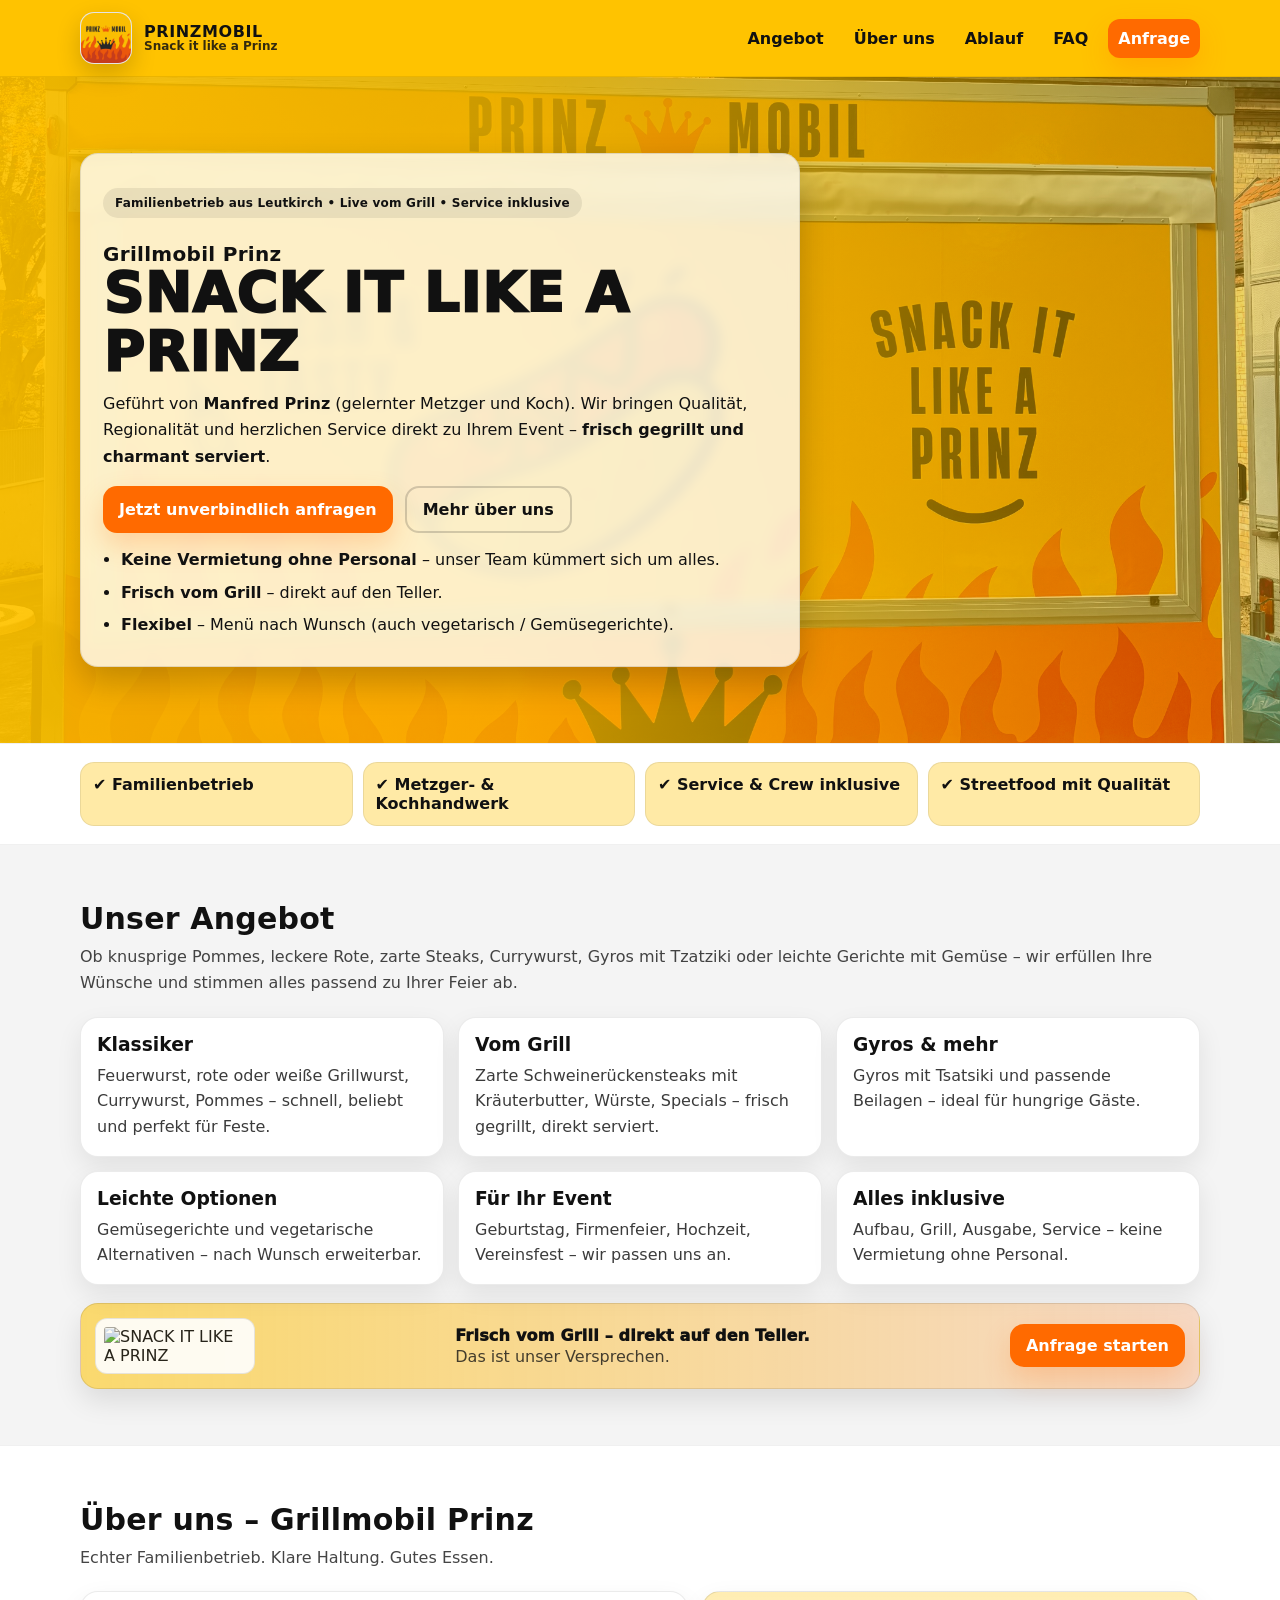
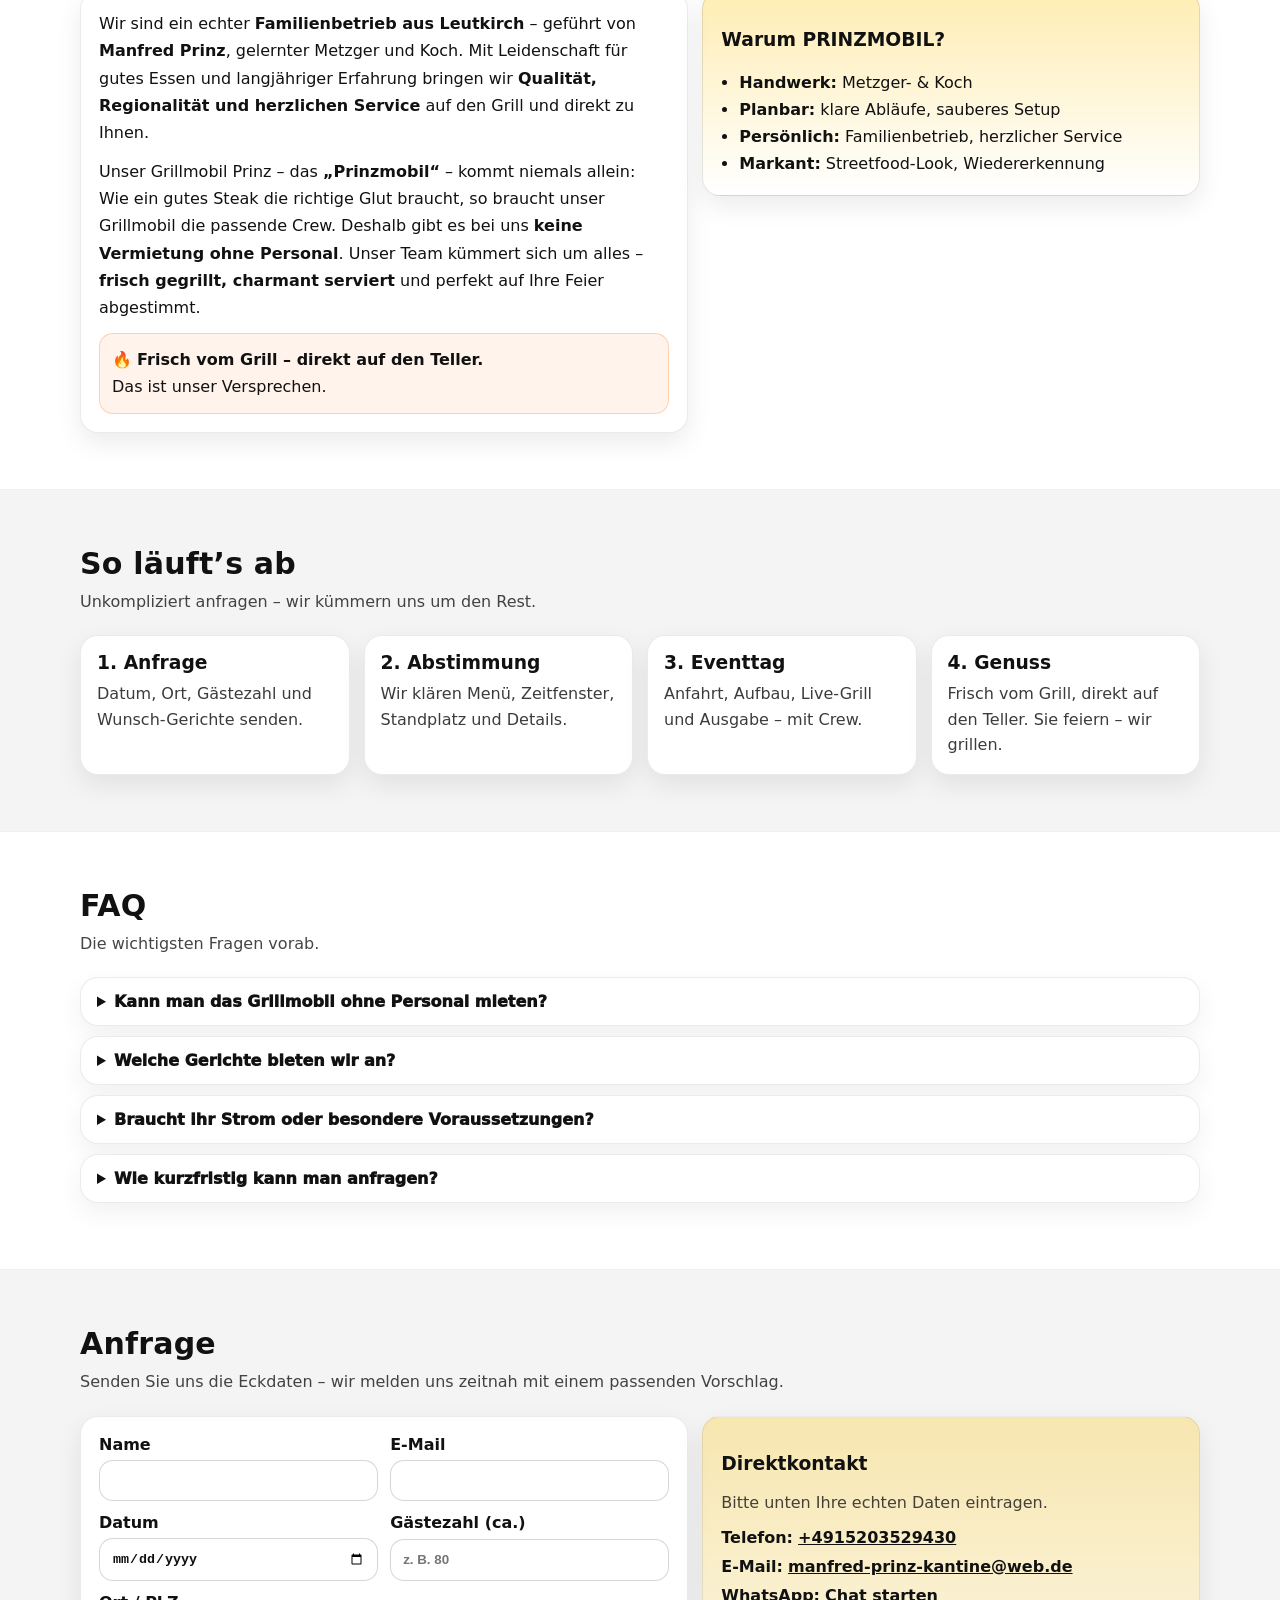
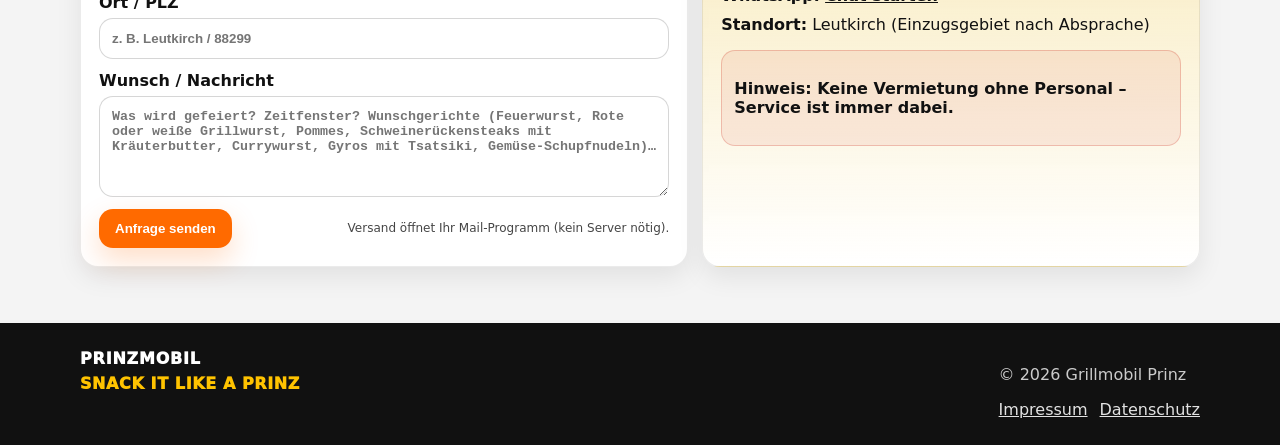
==== commit 1656d62b: "Update index.html" ====
--- a/index.html
+++ b/index.html
@@ -7,7 +7,7 @@
   <meta name="description" content="Grillmobil Prinz aus Leutkirch – Familienbetrieb, geführt von Metzger & Koch Manfred Prinz. Frisch vom Grill – direkt auf den Teller. Snack it like a Prinz." />
   <meta name="theme-color" content="#FFC300" />
 
-  <link rel="preload" as="image" href="assets/hero.jpg" />
+  <link rel="preload" as="image" href="/hero.jpg" />
   <link rel="stylesheet" href="styles.css" />
 </head>
 
@@ -16,7 +16,7 @@
   <header class="header" id="top">
     <div class="container header__inner">
       <a class="brand" href="#top" aria-label="PRINZMOBIL Start">
-        <img class="brand__logo" src="assets/logo.jpg" alt="PRINZMOBIL Logo" />
+        <img class="brand__logo" src="/logo.jpg" alt="PRINZMOBIL Logo" />
         <div class="brand__text">
           <span class="brand__name">PRINZMOBIL</span>
           <span class="brand__tag">Snack it like a Prinz</span>
@@ -318,3 +318,4 @@
   <script src="script.js"></script>
 </body>
 </html>
+
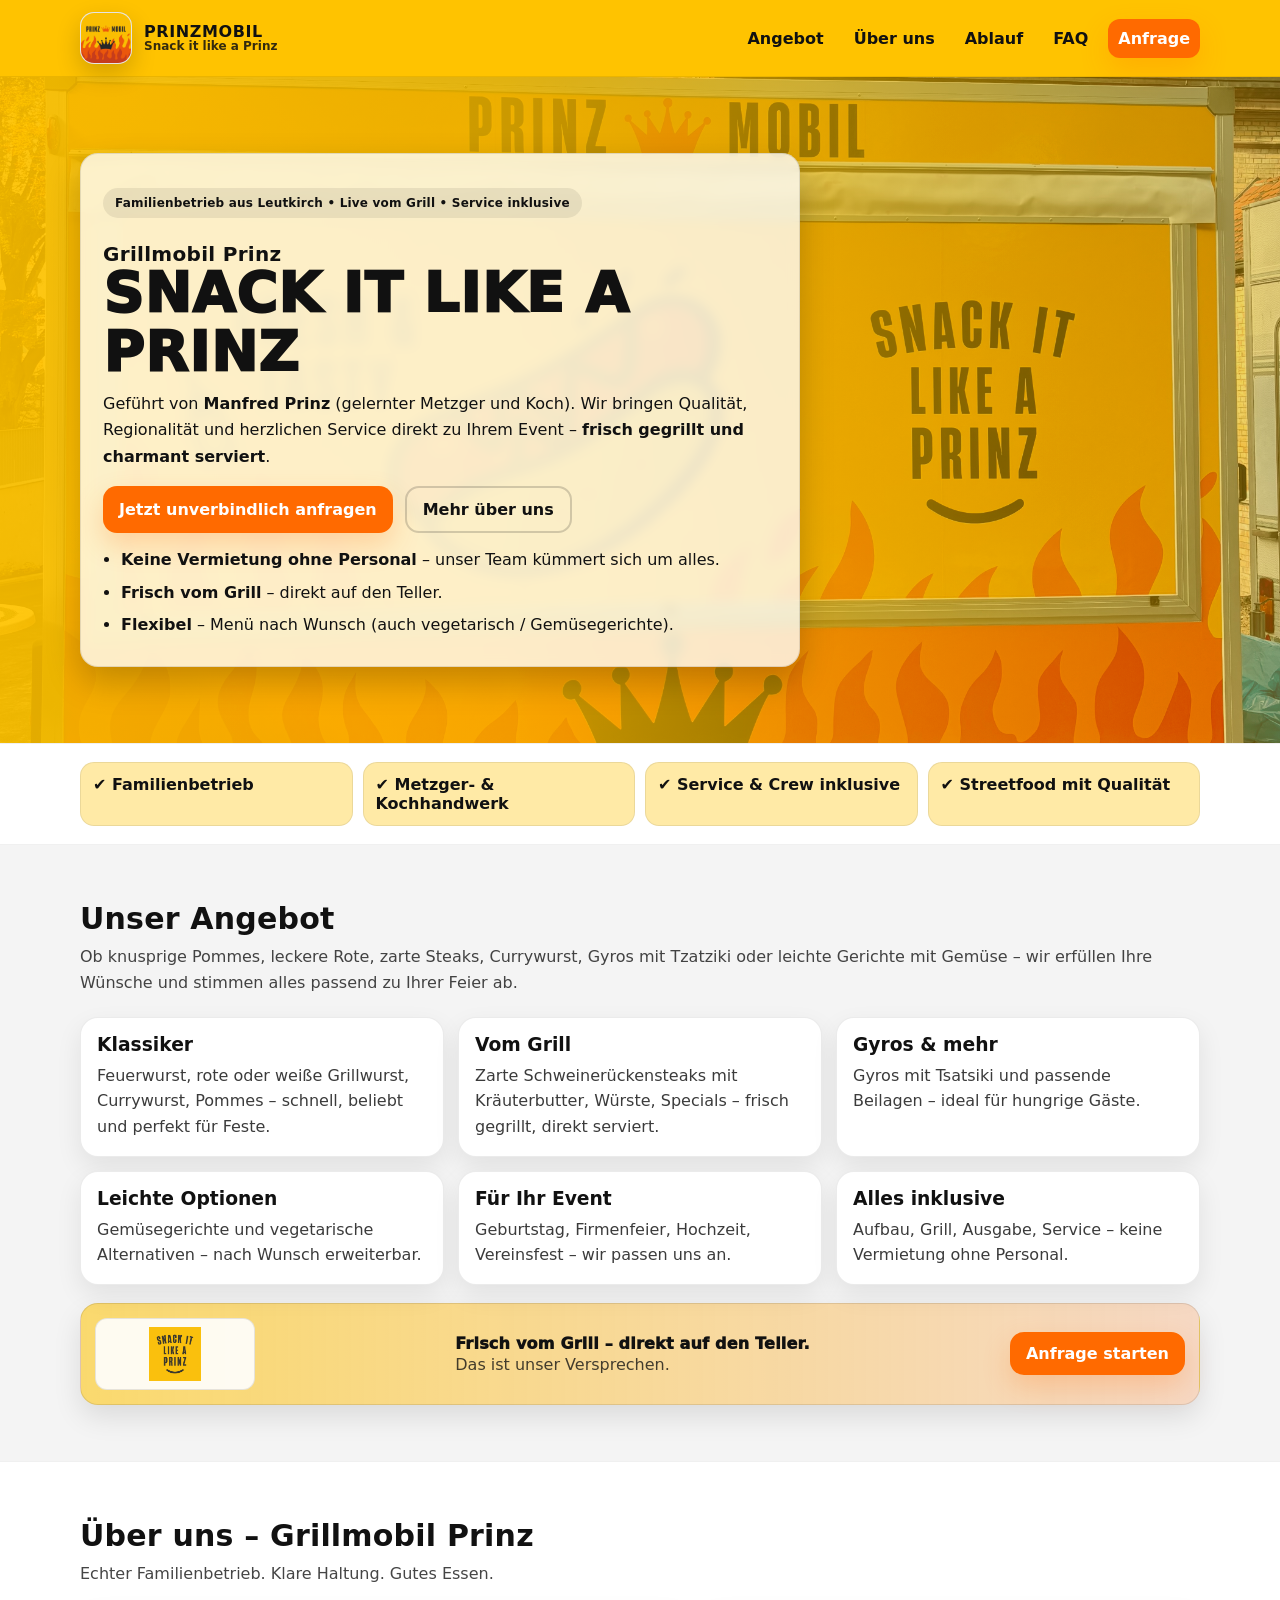
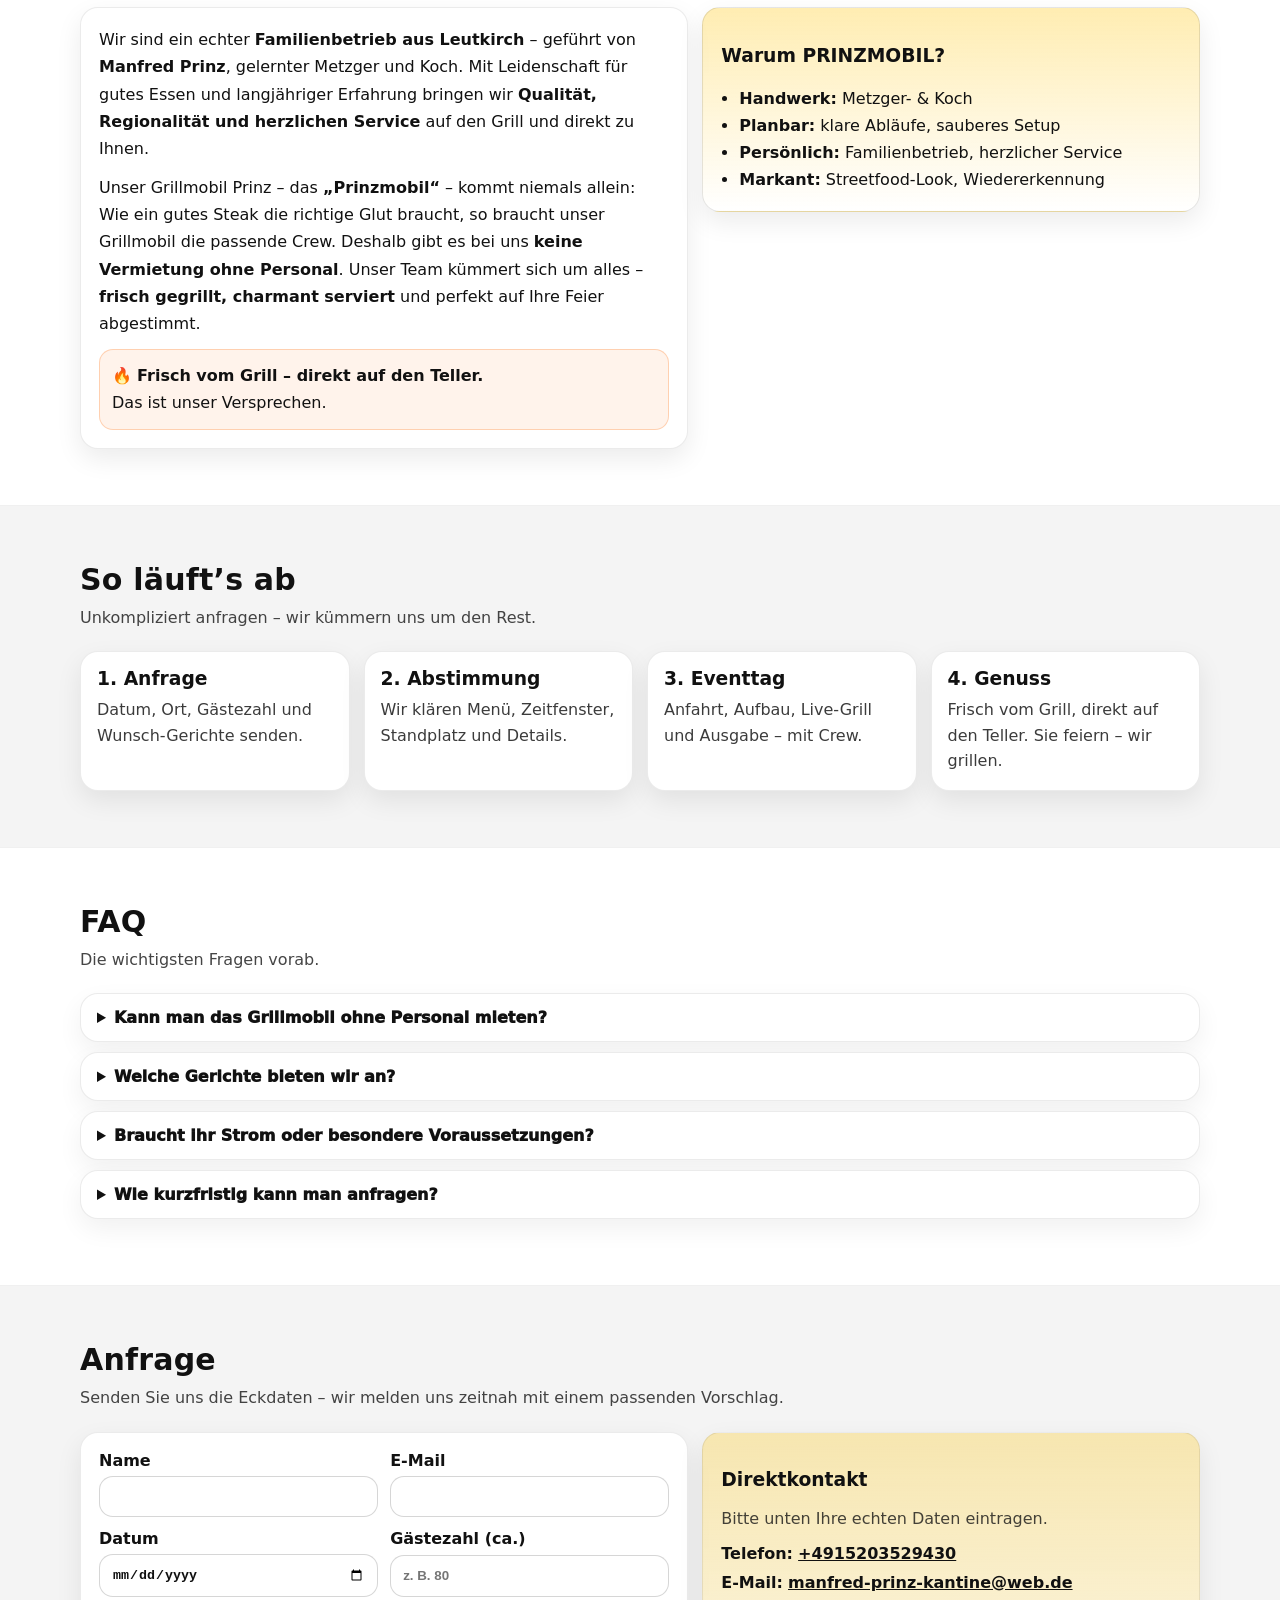
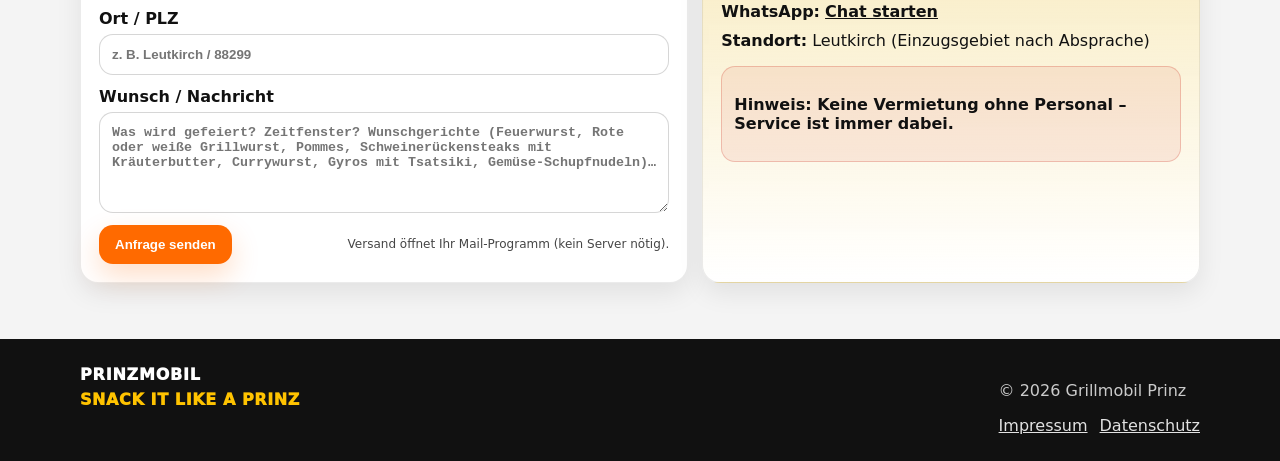
==== commit 1c33f516: "Update index.html" ====
--- a/index.html
+++ b/index.html
@@ -16,7 +16,7 @@
   <header class="header" id="top">
     <div class="container header__inner">
       <a class="brand" href="#top" aria-label="PRINZMOBIL Start">
-        <img class="brand__logo" src="/logo.jpg" alt="PRINZMOBIL Logo" />
+        <img class="brand__logo" src="./logo.jpg" alt="Grillmobil Prinz Logo" />
         <div class="brand__text">
           <span class="brand__name">PRINZMOBIL</span>
           <span class="brand__tag">Snack it like a Prinz</span>
@@ -118,7 +118,7 @@
         </div>
 
         <div class="ctaBand" role="region" aria-label="Slogan Bereich">
-          <img class="ctaBand__img" src="assets/slogan.jpg" alt="SNACK IT LIKE A PRINZ" />
+          <img class="ctaBand__img" src="/slogan.jpg" alt="SNACK IT LIKE A PRINZ" />
           <div class="ctaBand__text">
             <p class="ctaBand__headline">Frisch vom Grill – direkt auf den Teller.</p>
             <p class="ctaBand__sub muted">Das ist unser Versprechen.</p>
@@ -319,3 +319,4 @@
 </body>
 </html>
 
+
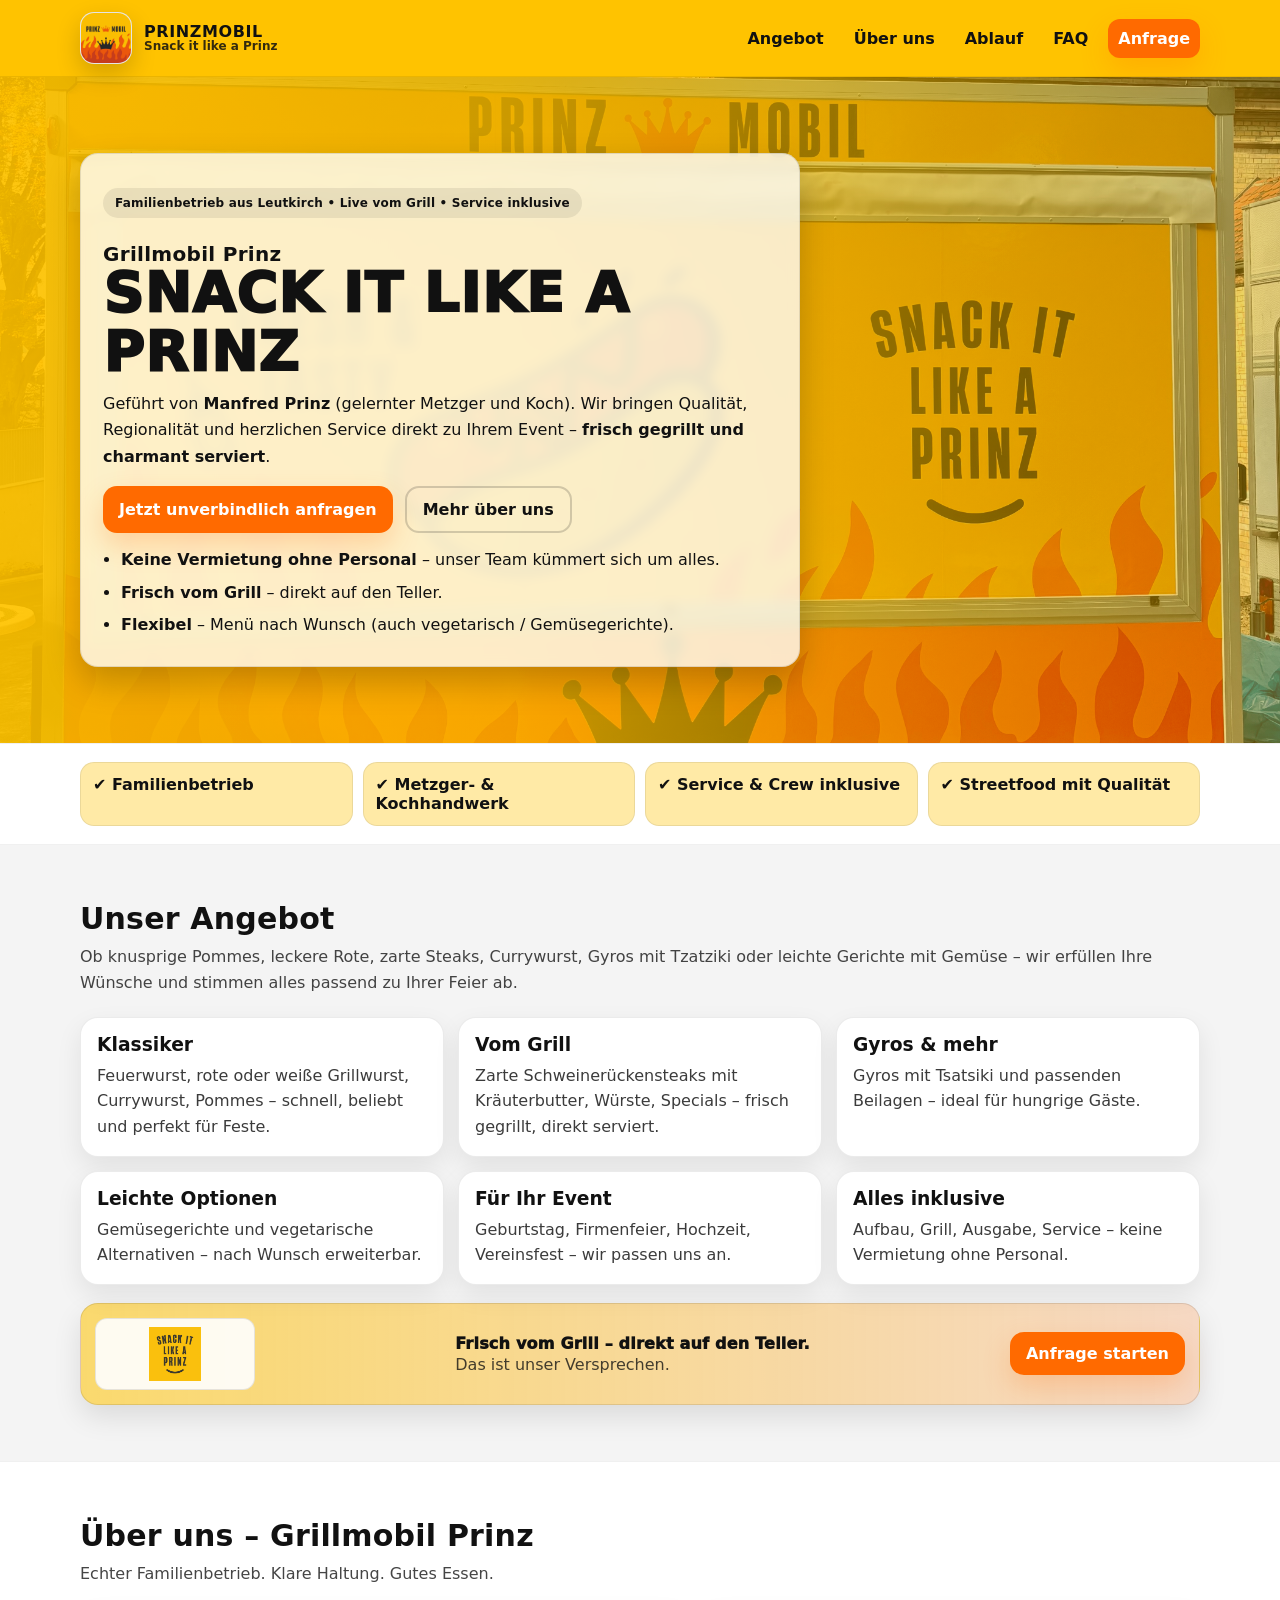
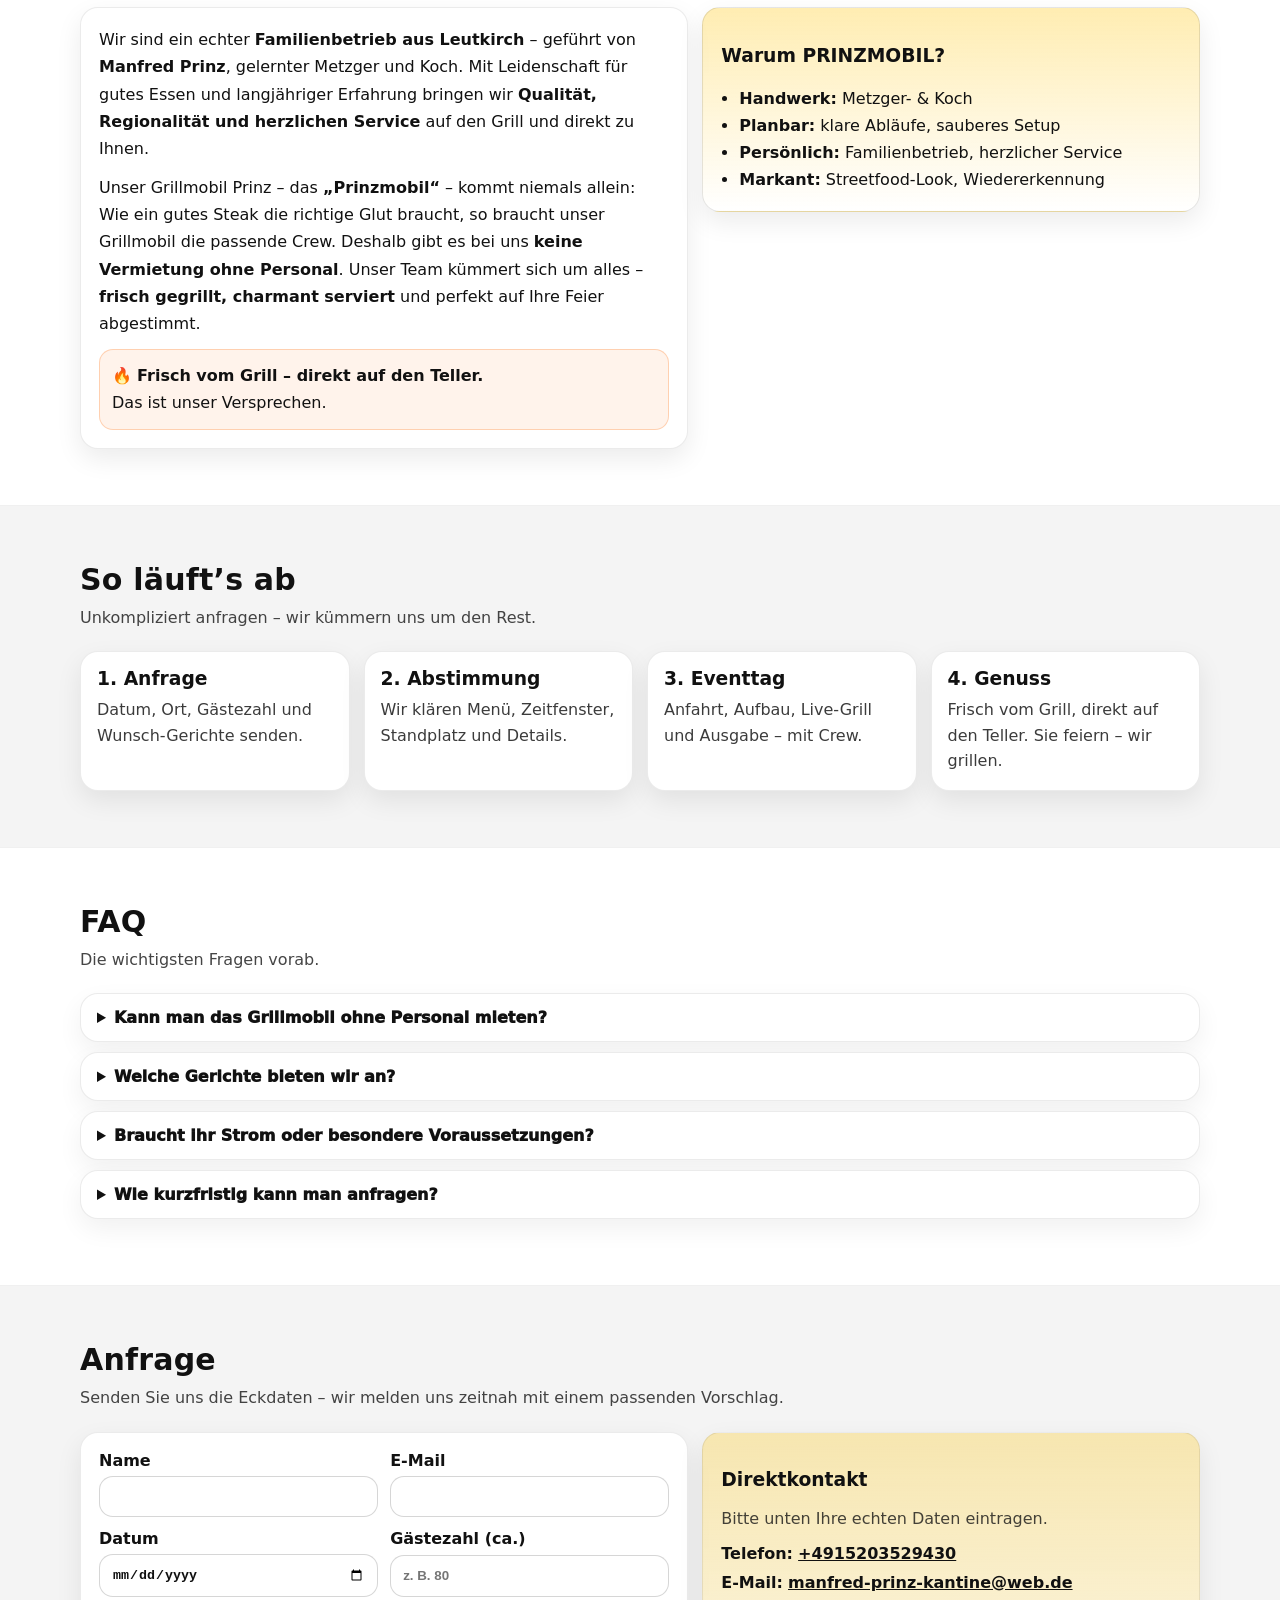
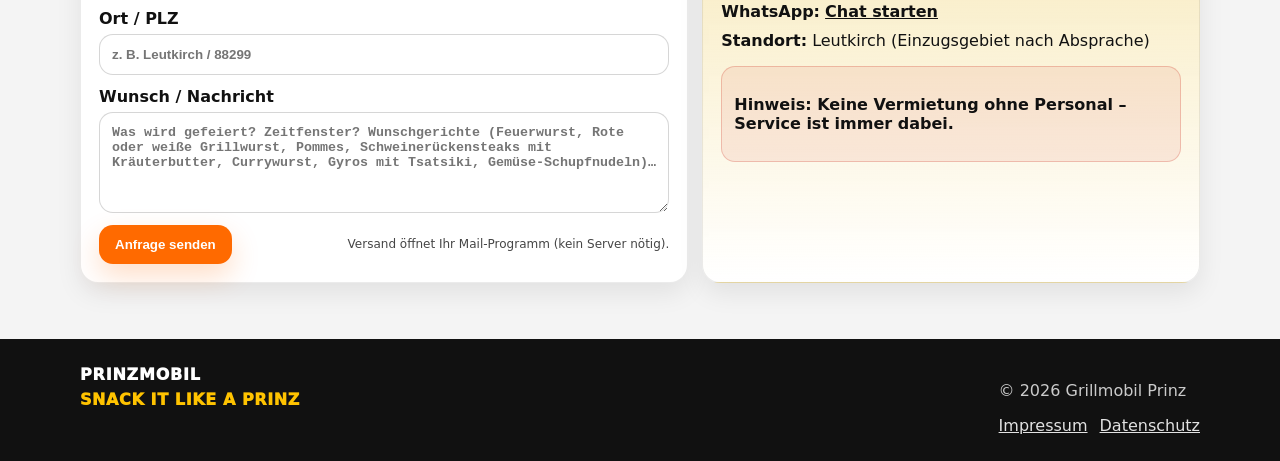
==== commit 0edf0606: "Update index.html" ====
--- a/index.html
+++ b/index.html
@@ -7,7 +7,7 @@
   <meta name="description" content="Grillmobil Prinz aus Leutkirch – Familienbetrieb, geführt von Metzger & Koch Manfred Prinz. Frisch vom Grill – direkt auf den Teller. Snack it like a Prinz." />
   <meta name="theme-color" content="#FFC300" />
 
-  <link rel="preload" as="image" href="/hero.jpg" />
+  <link rel="preload" as="image" href="./hero.jpg" />
   <link rel="stylesheet" href="styles.css" />
 </head>
 
@@ -101,7 +101,7 @@
           </article>
           <article class="card">
             <h3>Gyros & mehr</h3>
-            <p>Gyros mit Tsatsiki und passende Beilagen – ideal für hungrige Gäste.</p>
+            <p>Gyros mit Tsatsiki und passenden Beilagen – ideal für hungrige Gäste.</p>
           </article>
           <article class="card">
             <h3>Leichte Optionen</h3>
@@ -118,7 +118,7 @@
         </div>
 
         <div class="ctaBand" role="region" aria-label="Slogan Bereich">
-          <img class="ctaBand__img" src="/slogan.jpg" alt="SNACK IT LIKE A PRINZ" />
+          <img class="ctaBand__img" src="./slogan.jpg" alt="SNACK IT LIKE A PRINZ" />
           <div class="ctaBand__text">
             <p class="ctaBand__headline">Frisch vom Grill – direkt auf den Teller.</p>
             <p class="ctaBand__sub muted">Das ist unser Versprechen.</p>
@@ -320,3 +320,6 @@
 </html>
 
 
+
+
+
